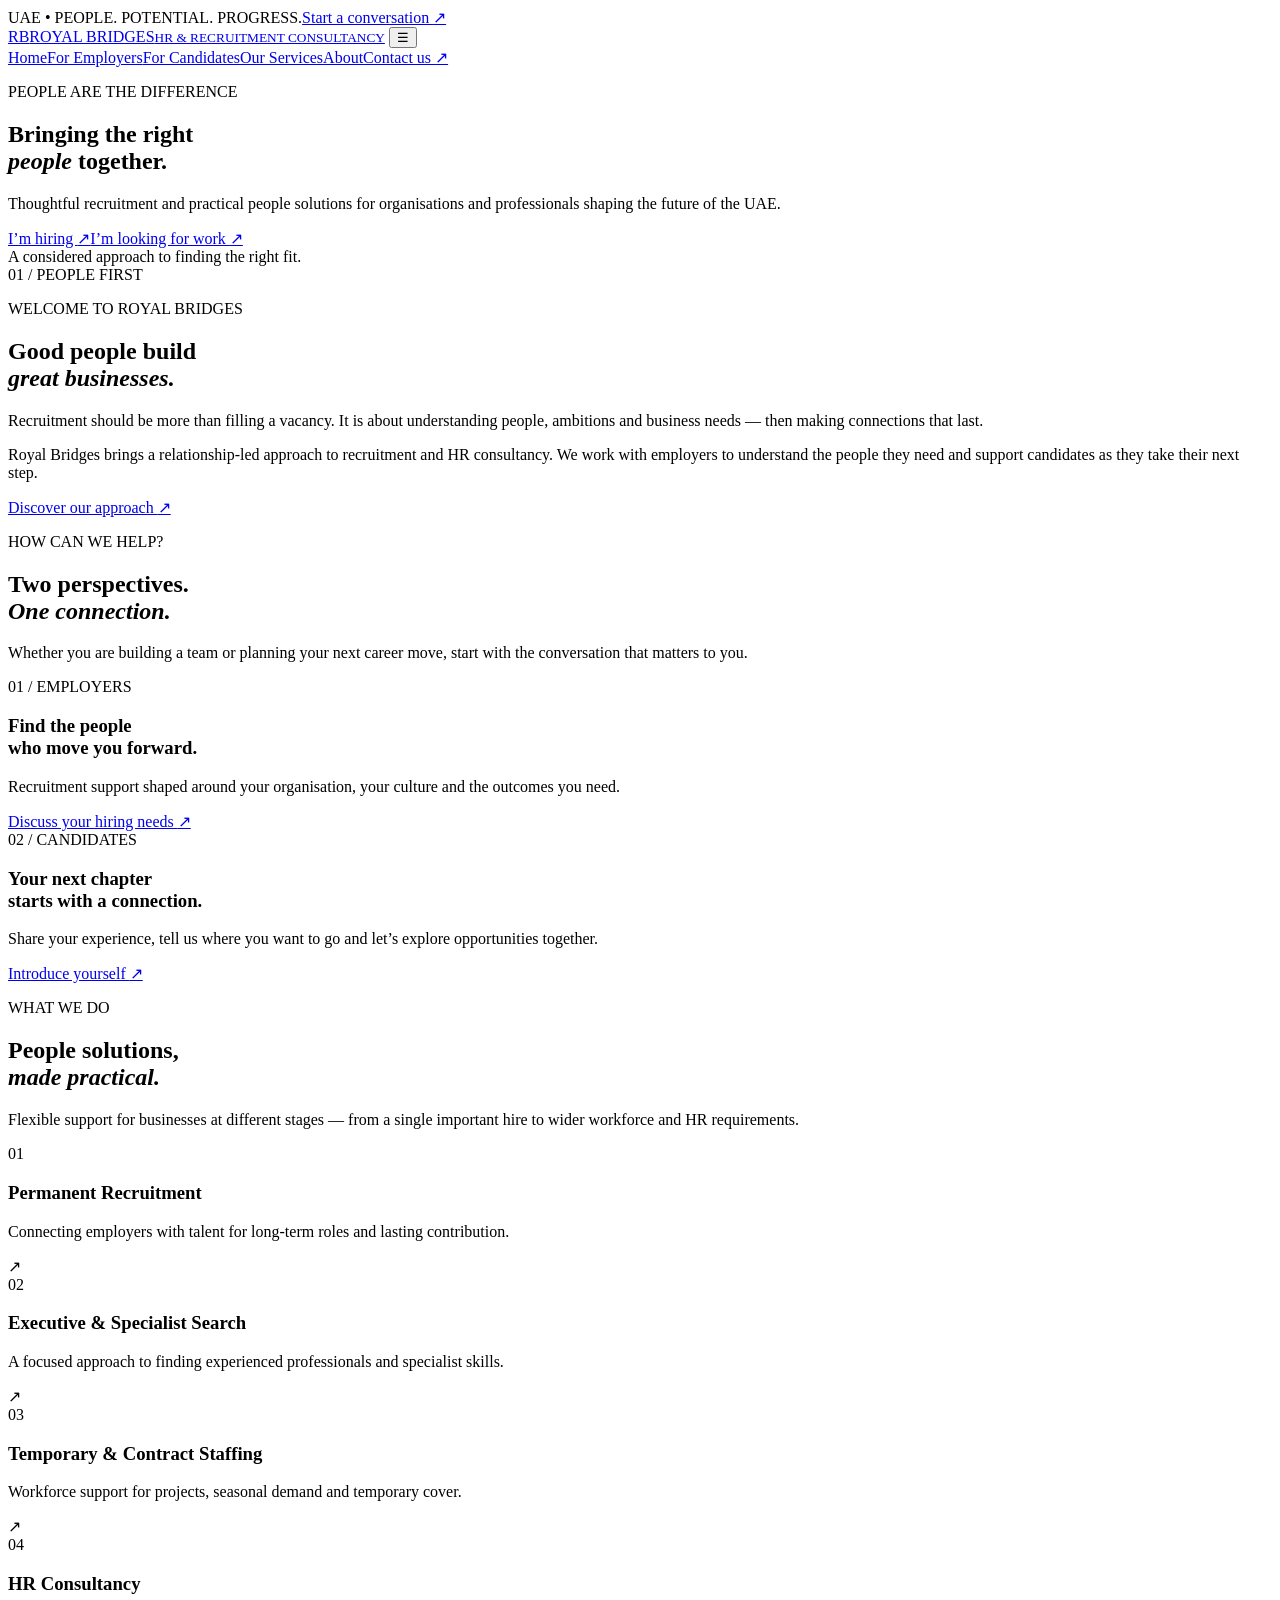
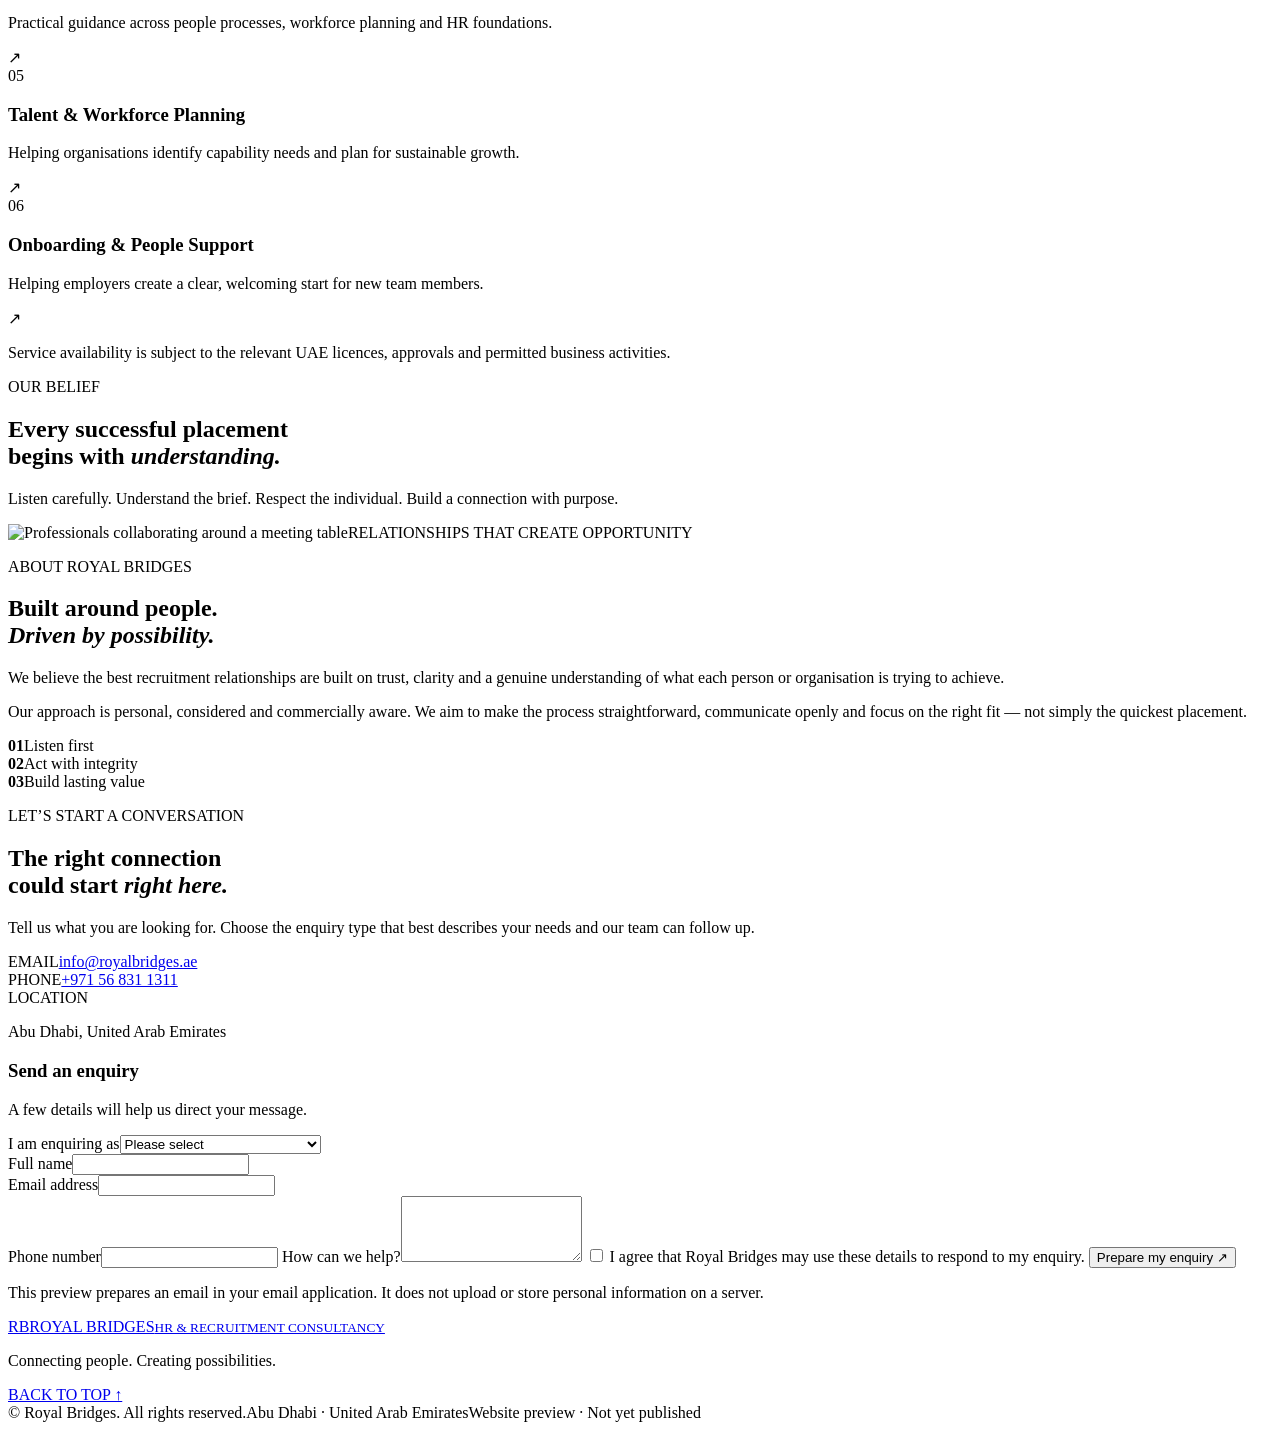
==== index.html @ b356bc20 "Build Royal Bridges recruitment consultancy website" ====
<!doctype html>
<html lang="en">
<head>
  <meta charset="utf-8">
  <meta name="viewport" content="width=device-width, initial-scale=1">
  <meta name="description" content="Royal Bridges HR & Recruitment Consultancy — connecting ambitious organisations with exceptional people across the UAE.">
  <meta name="theme-color" content="#10243a">
  <title>Royal Bridges | HR & Recruitment Consultancy</title>
  <link rel="preconnect" href="https://fonts.googleapis.com">
  <link rel="preconnect" href="https://fonts.gstatic.com" crossorigin>
  <link href="https://fonts.googleapis.com/css2?family=DM+Sans:wght@400;500;600;700&family=Playfair+Display:wght@500;600;700&display=swap" rel="stylesheet">
  <link rel="stylesheet" href="styles.css">
</head>
<body>
  <div class="topline"><div class="wrap top-inner"><span>UAE • PEOPLE. POTENTIAL. PROGRESS.</span><a href="#contact">Start a conversation <span aria-hidden="true">↗</span></a></div></div>
  <header class="site-header">
    <div class="wrap nav-wrap">
      <a class="brand" href="#home" aria-label="Royal Bridges home"><span class="brand-mark">RB</span><span class="brand-name">ROYAL BRIDGES<small>HR &amp; RECRUITMENT CONSULTANCY</small></span></a>
      <button class="menu-toggle" aria-label="Open navigation" aria-expanded="false">☰</button>
      <nav class="main-nav" aria-label="Main navigation">
        <a href="#home">Home</a><a href="#employers">For Employers</a><a href="#candidates">For Candidates</a><a href="#services">Our Services</a><a href="#about">About</a><a class="nav-cta" href="#contact">Contact us <span>↗</span></a>
      </nav>
    </div>
  </header>
  <main>
    <section class="hero" id="home">
      <div class="hero-image"></div><div class="hero-shade"></div>
      <div class="wrap hero-content">
        <p class="eyebrow light">PEOPLE ARE THE DIFFERENCE</p>
        <h1>Bringing the right<br><em>people</em> together.</h1>
        <p class="hero-copy">Thoughtful recruitment and practical people solutions for organisations and professionals shaping the future of the UAE.</p>
        <div class="hero-actions"><a class="button button-gold" href="#employers">I’m hiring <span>↗</span></a><a class="button button-outline" href="#candidates">I’m looking for work <span>↗</span></a></div>
        <div class="hero-note"><span class="gold-line"></span> A considered approach to finding the right fit.</div>
      </div>
      <div class="hero-index"><span>01</span> / PEOPLE FIRST</div>
    </section>
    <section class="intro section-pad">
      <div class="wrap intro-grid">
        <div><p class="eyebrow">WELCOME TO ROYAL BRIDGES</p><h2>Good people build<br><em>great businesses.</em></h2></div>
        <div class="intro-copy"><p class="large-copy">Recruitment should be more than filling a vacancy. It is about understanding people, ambitions and business needs — then making connections that last.</p><p>Royal Bridges brings a relationship-led approach to recruitment and HR consultancy. We work with employers to understand the people they need and support candidates as they take their next step.</p><a class="text-link" href="#about">Discover our approach <span>↗</span></a></div>
      </div>
    </section>
    <section class="pathways section-pad" id="employers">
      <div class="wrap">
        <div class="section-heading"><div><p class="eyebrow">HOW CAN WE HELP?</p><h2>Two perspectives.<br><em>One connection.</em></h2></div><p>Whether you are building a team or planning your next career move, start with the conversation that matters to you.</p></div>
        <div class="path-grid">
          <article class="path-card employer-card"><div class="card-number">01 / EMPLOYERS</div><div><h3>Find the people<br>who move you forward.</h3><p>Recruitment support shaped around your organisation, your culture and the outcomes you need.</p><a class="button button-light" href="#contact" data-subject="Employer recruitment enquiry">Discuss your hiring needs <span>↗</span></a></div></article>
          <article class="path-card candidate-card" id="candidates"><div class="card-number">02 / CANDIDATES</div><div><h3>Your next chapter<br>starts with a connection.</h3><p>Share your experience, tell us where you want to go and let’s explore opportunities together.</p><a class="button button-dark" href="#contact" data-subject="Candidate registration enquiry">Introduce yourself <span>↗</span></a></div></article>
        </div>
      </div>
    </section>
    <section class="services section-pad" id="services">
      <div class="wrap">
        <div class="section-heading"><div><p class="eyebrow">WHAT WE DO</p><h2>People solutions,<br><em>made practical.</em></h2></div><p>Flexible support for businesses at different stages — from a single important hire to wider workforce and HR requirements.</p></div>
        <div class="service-grid">
          <article class="service-item"><span class="service-no">01</span><div><h3>Permanent Recruitment</h3><p>Connecting employers with talent for long-term roles and lasting contribution.</p></div><span class="service-arrow">↗</span></article>
          <article class="service-item"><span class="service-no">02</span><div><h3>Executive &amp; Specialist Search</h3><p>A focused approach to finding experienced professionals and specialist skills.</p></div><span class="service-arrow">↗</span></article>
          <article class="service-item"><span class="service-no">03</span><div><h3>Temporary &amp; Contract Staffing</h3><p>Workforce support for projects, seasonal demand and temporary cover.</p></div><span class="service-arrow">↗</span></article>
          <article class="service-item"><span class="service-no">04</span><div><h3>HR Consultancy</h3><p>Practical guidance across people processes, workforce planning and HR foundations.</p></div><span class="service-arrow">↗</span></article>
          <article class="service-item"><span class="service-no">05</span><div><h3>Talent &amp; Workforce Planning</h3><p>Helping organisations identify capability needs and plan for sustainable growth.</p></div><span class="service-arrow">↗</span></article>
          <article class="service-item"><span class="service-no">06</span><div><h3>Onboarding &amp; People Support</h3><p>Helping employers create a clear, welcoming start for new team members.</p></div><span class="service-arrow">↗</span></article>
        </div>
        <p class="service-footnote">Service availability is subject to the relevant UAE licences, approvals and permitted business activities.</p>
      </div>
    </section>
    <section class="statement">
      <div class="wrap statement-inner"><p class="eyebrow light">OUR BELIEF</p><h2>Every successful placement<br>begins with <em>understanding.</em></h2><p>Listen carefully. Understand the brief. Respect the individual. Build a connection with purpose.</p></div>
    </section>
    <section class="about section-pad" id="about">
      <div class="wrap about-grid">
        <div class="about-photo"><img src="https://images.unsplash.com/photo-1521737711867-e3b97375f902?auto=format&fit=crop&w=1200&q=85" alt="Professionals collaborating around a meeting table"><span class="photo-caption">RELATIONSHIPS THAT CREATE OPPORTUNITY</span></div>
        <div class="about-copy"><p class="eyebrow">ABOUT ROYAL BRIDGES</p><h2>Built around people.<br><em>Driven by possibility.</em></h2><p>We believe the best recruitment relationships are built on trust, clarity and a genuine understanding of what each person or organisation is trying to achieve.</p><p>Our approach is personal, considered and commercially aware. We aim to make the process straightforward, communicate openly and focus on the right fit — not simply the quickest placement.</p><div class="values"><div><b>01</b><span>Listen first</span></div><div><b>02</b><span>Act with integrity</span></div><div><b>03</b><span>Build lasting value</span></div></div></div>
      </div>
    </section>
    <section class="contact section-pad" id="contact">
      <div class="wrap contact-grid">
        <div class="contact-copy"><p class="eyebrow light">LET’S START A CONVERSATION</p><h2>The right connection<br>could start <em>right here.</em></h2><p>Tell us what you are looking for. Choose the enquiry type that best describes your needs and our team can follow up.</p><div class="contact-detail"><span>EMAIL</span><a href="mailto:info@royalbridges.ae">info@royalbridges.ae</a></div><div class="contact-detail"><span>PHONE</span><a href="tel:+971568311311">+971 56 831 1311</a></div><div class="contact-detail"><span>LOCATION</span><p>Abu Dhabi, United Arab Emirates</p></div></div>
        <form class="enquiry-form" id="enquiryForm">
          <h3>Send an enquiry</h3><p class="form-intro">A few details will help us direct your message.</p>
          <label for="enquiryType">I am enquiring as</label><select id="enquiryType" name="enquiryType" required><option value="">Please select</option><option>Employer / Hiring organisation</option><option>Candidate / Job seeker</option><option>HR consultancy enquiry</option><option>Recruitment partnership</option><option>Other</option></select>
          <div class="form-row"><div><label for="fullName">Full name</label><input id="fullName" name="fullName" required autocomplete="name"></div><div><label for="email">Email address</label><input id="email" name="email" type="email" required autocomplete="email"></div></div>
          <label for="phone">Phone number</label><input id="phone" name="phone" type="tel" autocomplete="tel">
          <label for="message">How can we help?</label><textarea id="message" name="message" rows="4" required></textarea>
          <label class="consent"><input type="checkbox" required> <span>I agree that Royal Bridges may use these details to respond to my enquiry.</span></label>
          <button class="button button-gold submit-button" type="submit">Prepare my enquiry <span>↗</span></button>
          <p class="form-note">This preview prepares an email in your email application. It does not upload or store personal information on a server.</p><p class="form-status" role="status" aria-live="polite"></p>
        </form>
      </div>
    </section>
  </main>
  <footer class="footer"><div class="wrap footer-top"><a class="brand brand-footer" href="#home"><span class="brand-mark">RB</span><span class="brand-name">ROYAL BRIDGES<small>HR &amp; RECRUITMENT CONSULTANCY</small></span></a><p>Connecting people. Creating possibilities.</p><a href="#home" class="back-top">BACK TO TOP ↑</a></div><div class="wrap footer-bottom"><span>© <span id="year"></span> Royal Bridges. All rights reserved.</span><span>Abu Dhabi · United Arab Emirates</span><span>Website preview · Not yet published</span></div></footer>
  <script src="script.js"></script>
</body>
</html>
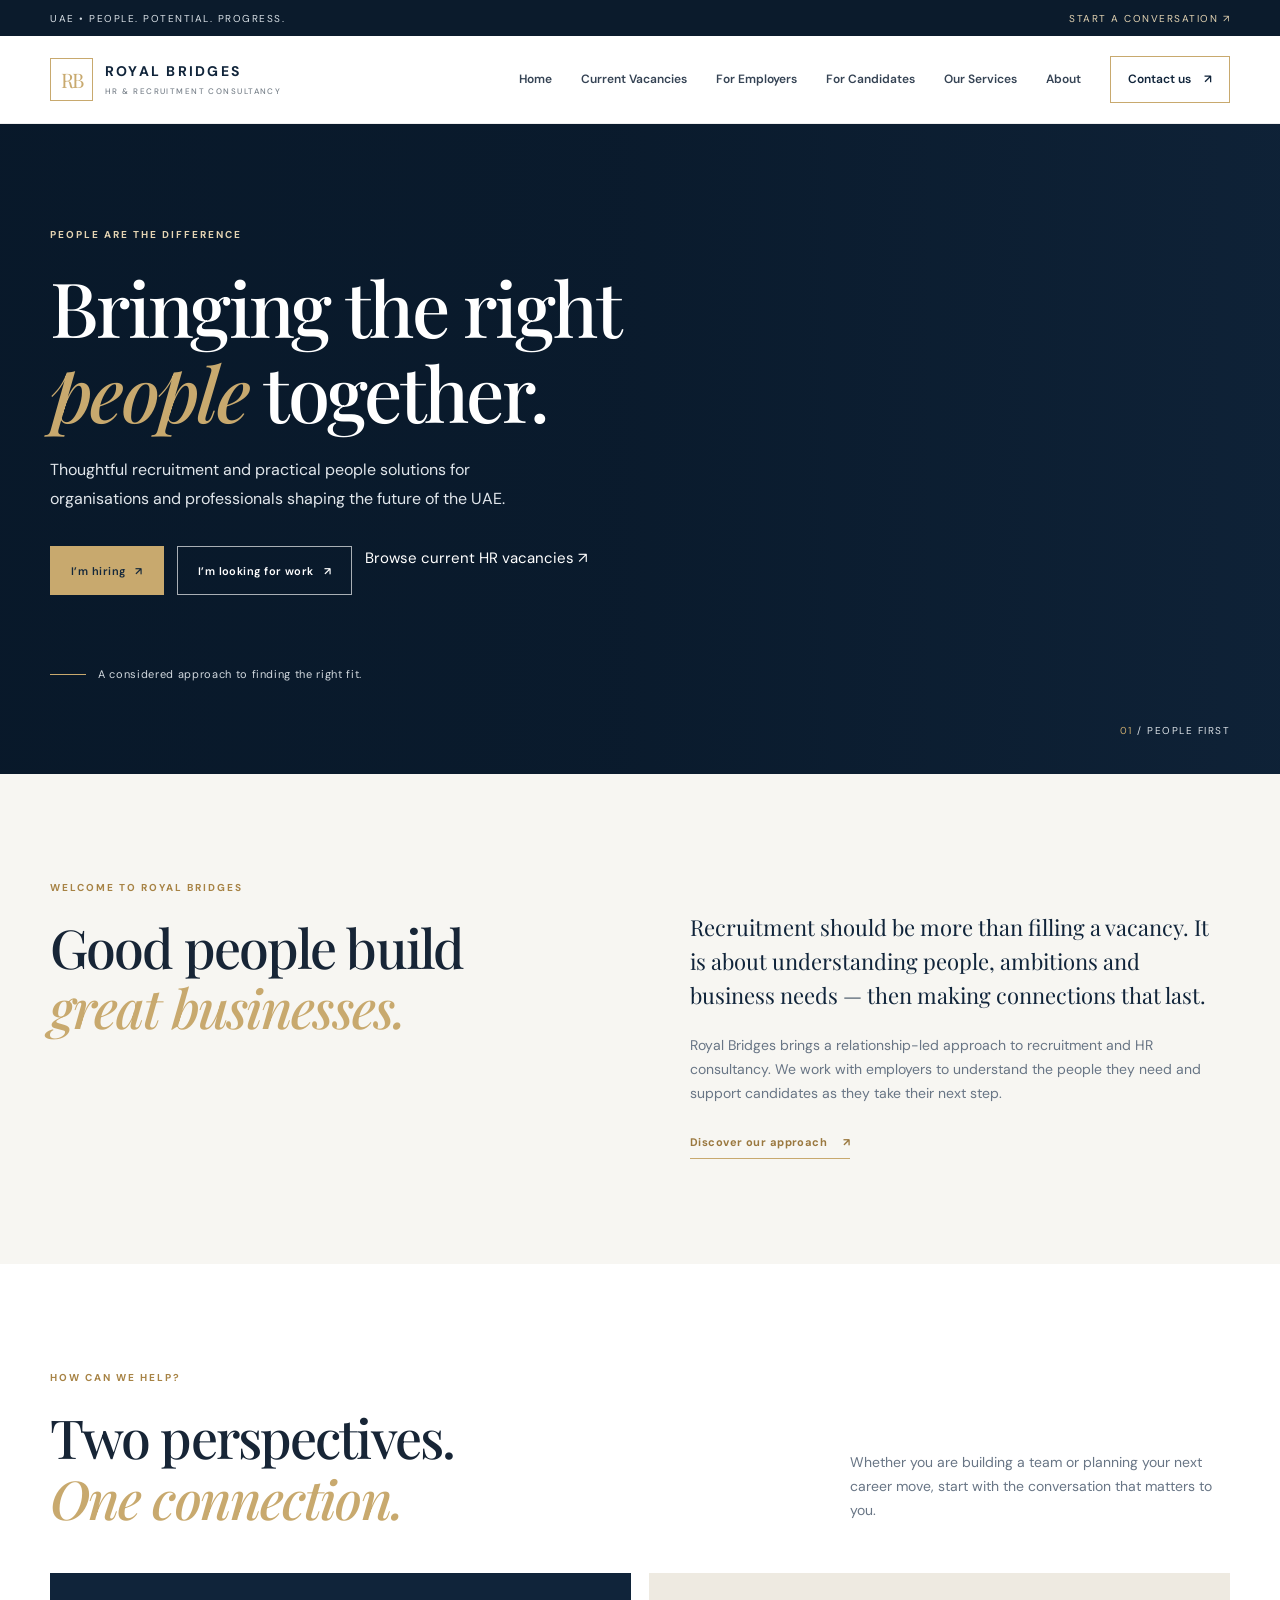
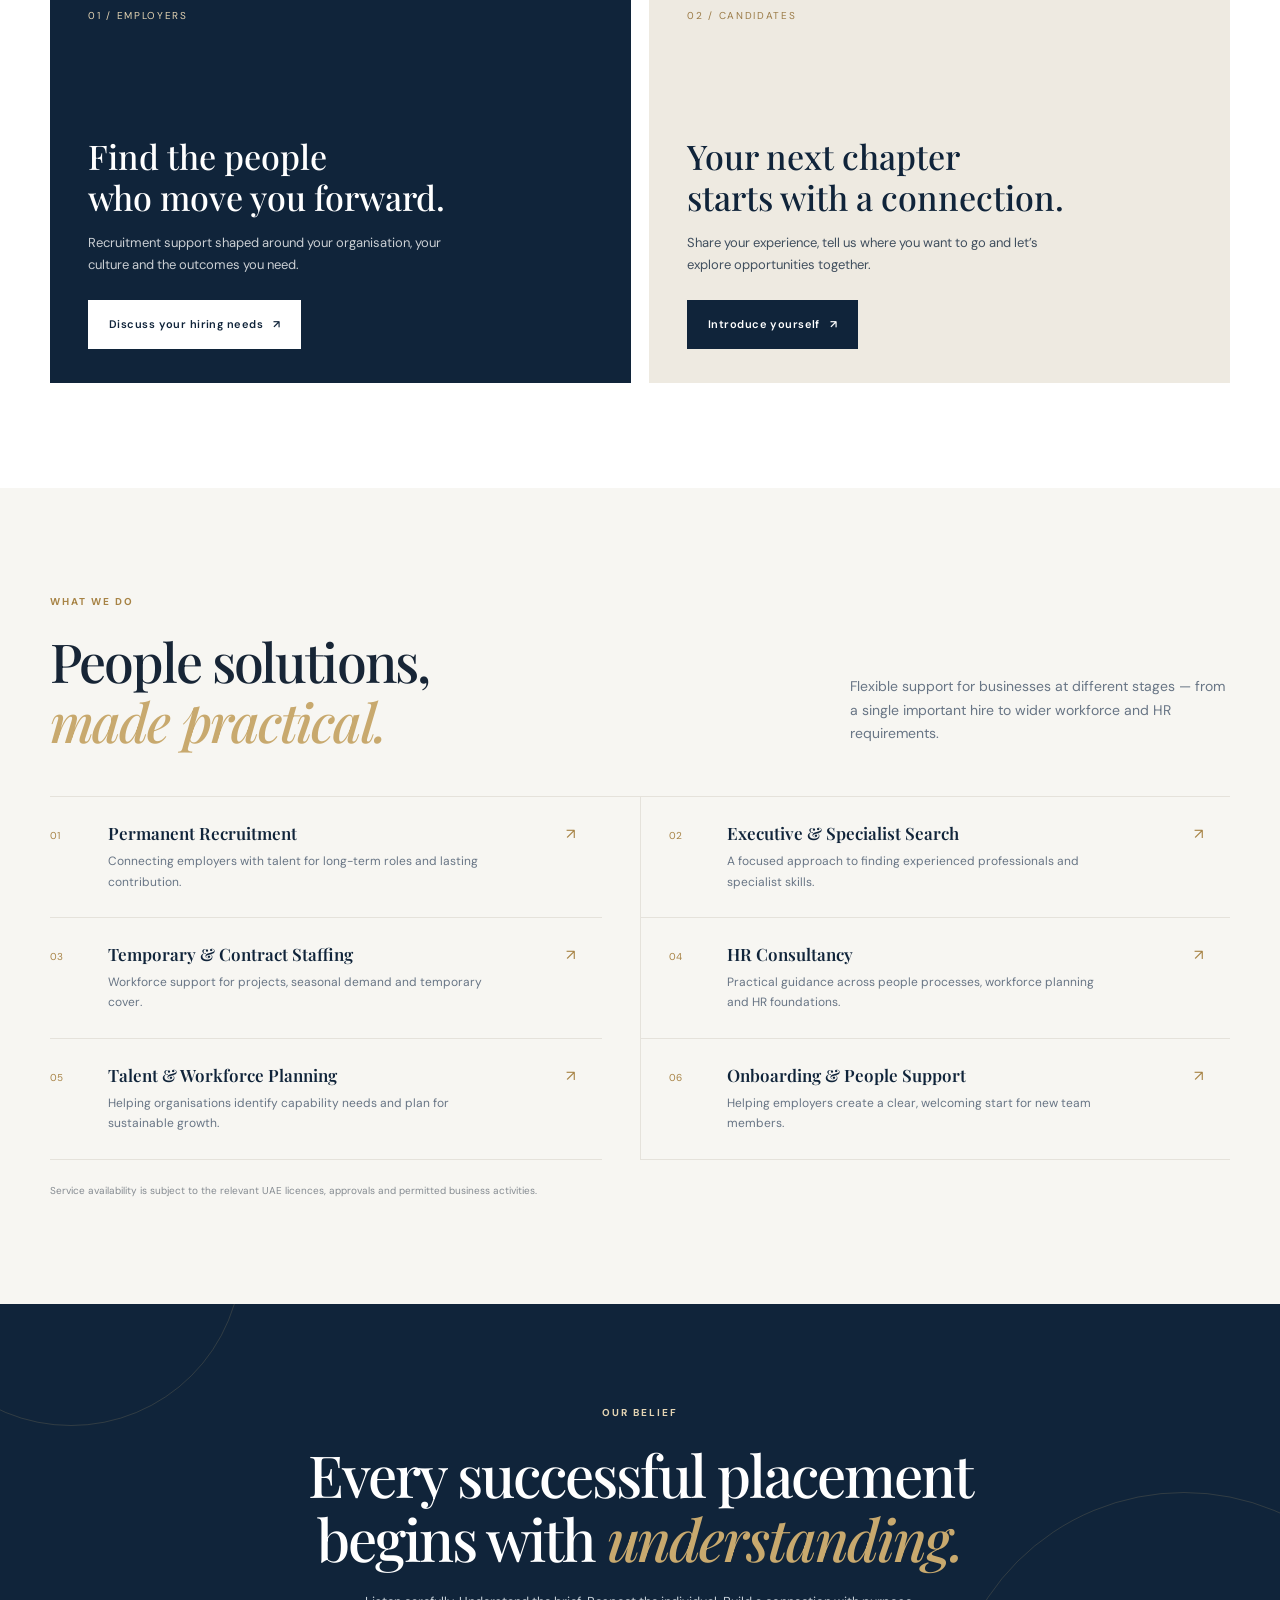
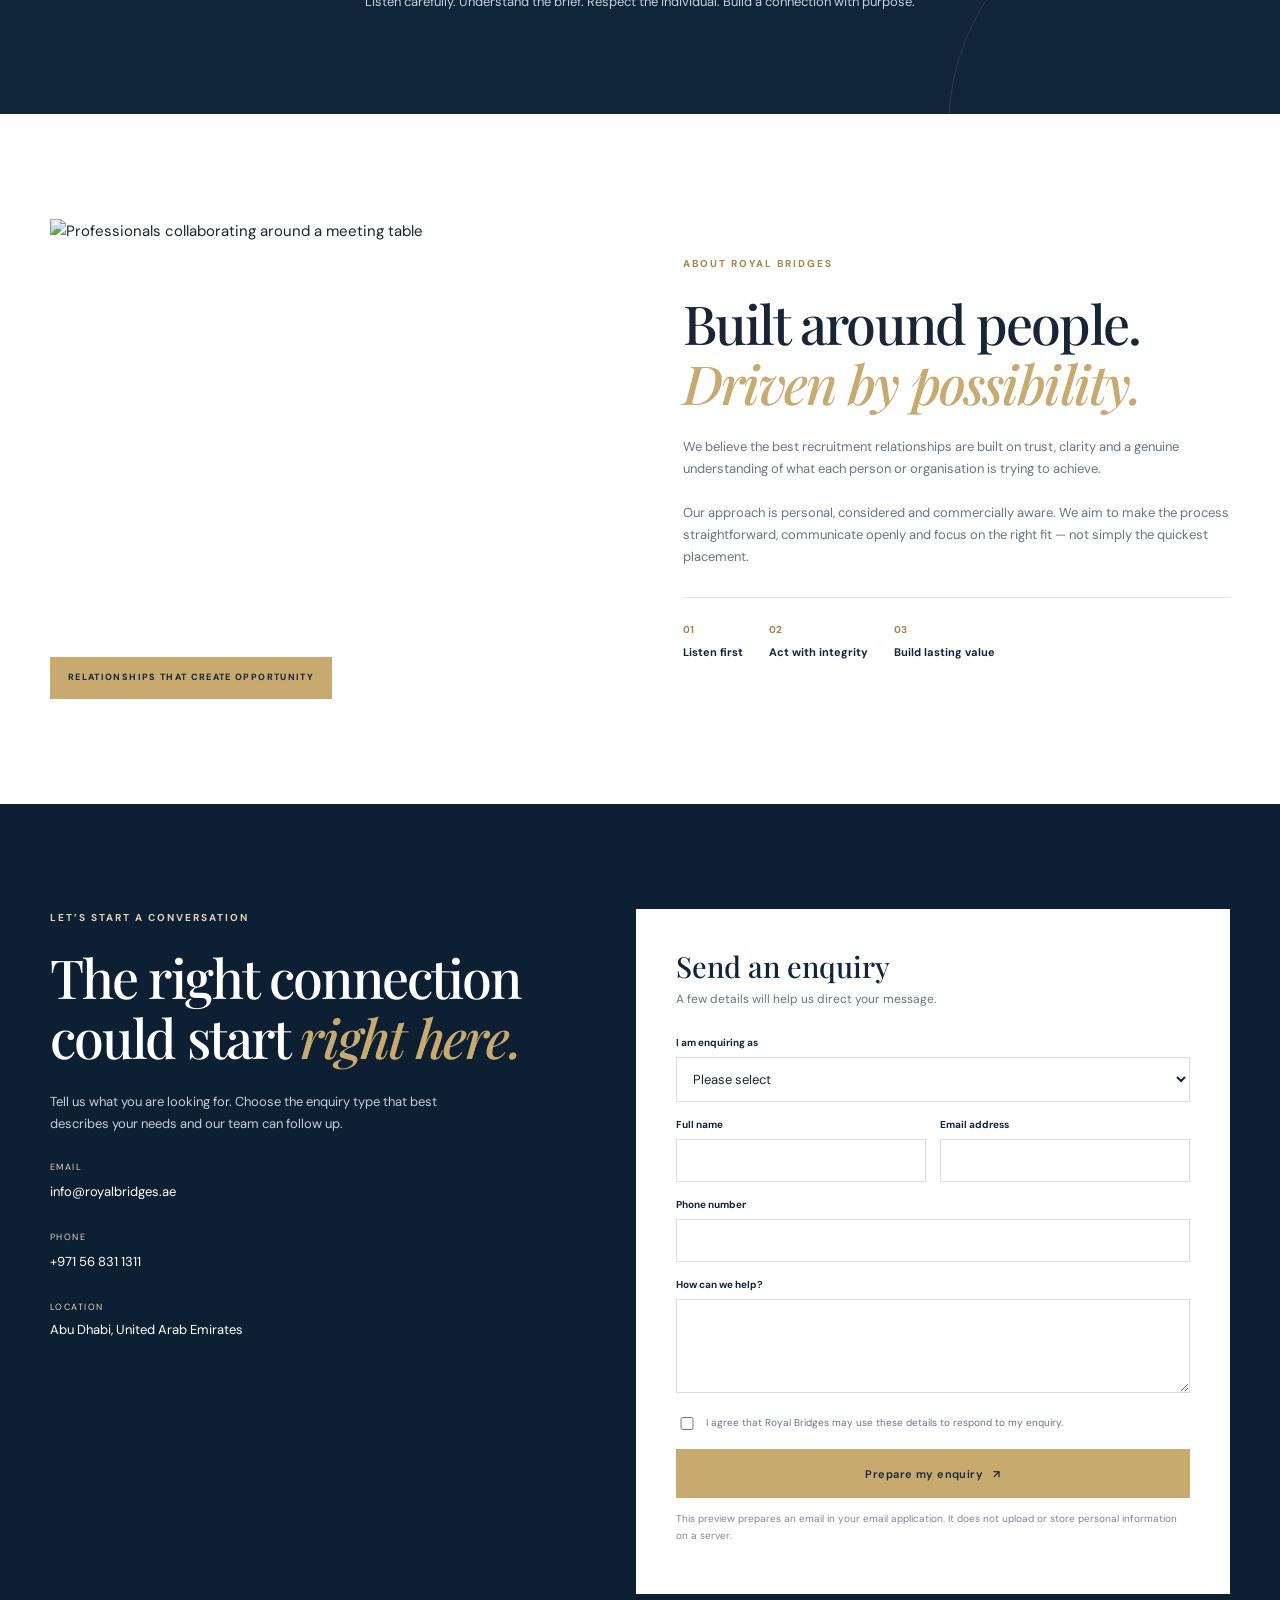
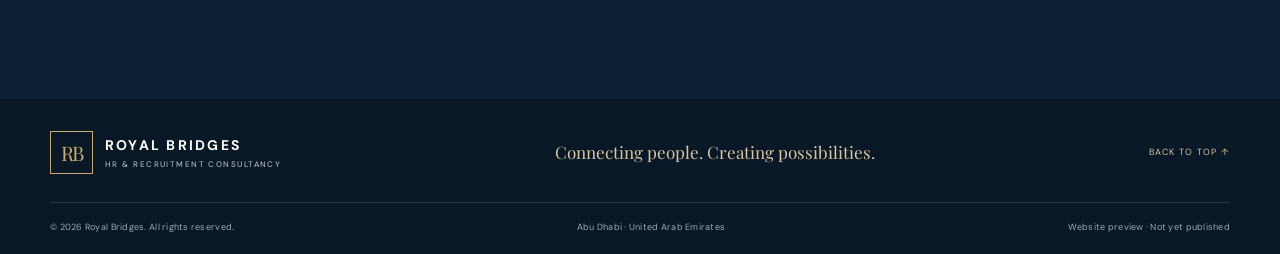
==== commit 77c63dcc: "Add current vacancies navigation and hero link" ====
--- a/index.html
+++ b/index.html
@@ -18,7 +18,7 @@
       <a class="brand" href="#home" aria-label="Royal Bridges home"><span class="brand-mark">RB</span><span class="brand-name">ROYAL BRIDGES<small>HR &amp; RECRUITMENT CONSULTANCY</small></span></a>
       <button class="menu-toggle" aria-label="Open navigation" aria-expanded="false">☰</button>
       <nav class="main-nav" aria-label="Main navigation">
-        <a href="#home">Home</a><a href="#employers">For Employers</a><a href="#candidates">For Candidates</a><a href="#services">Our Services</a><a href="#about">About</a><a class="nav-cta" href="#contact">Contact us <span>↗</span></a>
+        <a href="#home">Home</a><a href="vacancies.html">Current Vacancies</a><a href="#employers">For Employers</a><a href="#candidates">For Candidates</a><a href="#services">Our Services</a><a href="#about">About</a><a class="nav-cta" href="#contact">Contact us <span>↗</span></a>
       </nav>
     </div>
   </header>
@@ -29,7 +29,7 @@
         <p class="eyebrow light">PEOPLE ARE THE DIFFERENCE</p>
         <h1>Bringing the right<br><em>people</em> together.</h1>
         <p class="hero-copy">Thoughtful recruitment and practical people solutions for organisations and professionals shaping the future of the UAE.</p>
-        <div class="hero-actions"><a class="button button-gold" href="#employers">I’m hiring <span>↗</span></a><a class="button button-outline" href="#candidates">I’m looking for work <span>↗</span></a></div>
+        <div class="hero-actions"><a class="button button-gold" href="#employers">I’m hiring <span>↗</span></a><a class="button button-outline" href="#candidates">I’m looking for work <span>↗</span></a><a class="hero-jobs-link" href="vacancies.html">Browse current HR vacancies ↗</a></div>
         <div class="hero-note"><span class="gold-line"></span> A considered approach to finding the right fit.</div>
       </div>
       <div class="hero-index"><span>01</span> / PEOPLE FIRST</div>
--- a/styles.css
+++ b/styles.css
@@ -0,0 +1 @@
+:root{--navy:#10243a;--navy2:#18344f;--gold:#c8a96e;--gold-light:#e4d4b3;--ink:#172536;--muted:#687585;--paper:#f7f6f2;--white:#fff;--line:#e5e2db;--serif:"Playfair Display",Georgia,serif;--sans:"DM Sans",Arial,sans-serif}*{box-sizing:border-box}html{scroll-behavior:smooth;scroll-padding-top:90px}body{margin:0;color:var(--ink);font-family:var(--sans);font-size:15px;line-height:1.7;background:#fff}a{color:inherit;text-decoration:none}.wrap{width:min(1180px,calc(100% - 48px));margin:auto}.topline{background:#0b1b2c;color:#d9e0e6;font-size:10px;letter-spacing:.15em;text-transform:uppercase}.top-inner{height:36px;display:flex;align-items:center;justify-content:space-between}.top-inner a{color:var(--gold-light)}.site-header{height:88px;background:#fff;position:sticky;top:0;z-index:20;border-bottom:1px solid #eee}.nav-wrap{height:100%;display:flex;align-items:center;justify-content:space-between}.brand{display:flex;align-items:center;gap:12px;color:var(--navy)}.brand-mark{width:43px;height:43px;border:1px solid var(--gold);display:grid;place-items:center;font-family:var(--serif);font-size:20px;color:var(--gold);letter-spacing:-.08em}.brand-name{font-size:14px;letter-spacing:.16em;font-weight:700;line-height:1.25}.brand-name small{display:block;font-size:8px;letter-spacing:.18em;font-weight:500;margin-top:5px;color:#78818a}.main-nav{display:flex;align-items:center;gap:29px;font-size:12px;font-weight:600;color:#354354}.main-nav>a:not(.nav-cta):hover{color:#a78345}.nav-cta{padding:12px 17px;border:1px solid var(--gold);color:var(--navy)}.nav-cta span,.button span{margin-left:10px}.menu-toggle{display:none;background:none;border:0;font-size:25px;color:var(--navy)}.hero{height:650px;position:relative;display:flex;align-items:center;overflow:hidden;background:var(--navy);color:#fff}.hero-image{position:absolute;inset:0;background:url("https://images.unsplash.com/photo-1497366754035-f200968a6e72?auto=format&fit=crop&w=2000&q=90") center 48%/cover;opacity:.72}.hero-shade{position:absolute;inset:0;background:linear-gradient(90deg,rgba(8,24,41,.94) 0%,rgba(8,24,41,.78) 48%,rgba(8,24,41,.2) 100%)}.hero-content{position:relative;z-index:1;padding-top:12px}.eyebrow{font-size:10px;letter-spacing:.2em;font-weight:700;color:#a78345;margin:0 0 21px}.eyebrow.light{color:var(--gold-light)}h1,h2,h3,p{margin-top:0}h1,h2{font-family:var(--serif);font-weight:500;letter-spacing:-.035em;line-height:1.12}h1{font-size:clamp(48px,6vw,76px);margin-bottom:22px}h1 em,h2 em{color:var(--gold);font-weight:500}.hero-copy{max-width:510px;color:#e1e6eb;font-size:16px;line-height:1.8;margin-bottom:32px}.hero-actions{display:flex;gap:13px;flex-wrap:wrap}.button{min-height:49px;padding:13px 20px;display:inline-flex;align-items:center;justify-content:center;font:600 11px var(--sans);letter-spacing:.04em;border:1px solid transparent;cursor:pointer;transition:.2s}.button-gold{background:var(--gold);color:#14283b}.button-gold:hover{background:#ddc28f}.button-outline{border-color:rgba(255,255,255,.65);color:#fff}.button-outline:hover{background:#fff;color:var(--navy)}.hero-note{display:flex;align-items:center;gap:12px;margin-top:70px;font-size:11px;color:#d2d9df;letter-spacing:.06em}.gold-line{width:36px;height:1px;background:var(--gold)}.hero-index{position:absolute;right:max(24px,calc((100vw - 1180px)/2));bottom:35px;color:#dce2e7;font-size:10px;letter-spacing:.15em}.hero-index span{color:var(--gold)}.section-pad{padding:105px 0}.intro{background:var(--paper)}.intro-grid{display:grid;grid-template-columns:1fr 1fr;gap:100px;align-items:start}.intro h2,.section-heading h2,.about h2,.contact h2{font-size:clamp(38px,4.2vw,54px);margin:0}.intro-copy{padding-top:31px;max-width:520px}.large-copy{font-family:var(--serif);font-size:22px;line-height:1.55;color:var(--navy)}.intro-copy>p:not(.large-copy){color:var(--muted);font-size:14px}.text-link{display:inline-block;margin-top:13px;color:#9a783f;font-weight:700;font-size:11px;letter-spacing:.04em;border-bottom:1px solid var(--gold);padding-bottom:7px}.text-link span{margin-left:12px}.section-heading{display:flex;justify-content:space-between;align-items:end;gap:50px;margin-bottom:45px}.section-heading>p{max-width:380px;color:var(--muted);font-size:14px;margin:0 0 5px}.pathways{background:#fff}.path-grid{display:grid;grid-template-columns:1fr 1fr;gap:18px}.path-card{min-height:410px;padding:34px 38px;display:flex;flex-direction:column;justify-content:space-between}.employer-card{background:var(--navy);color:#fff}.candidate-card{background:#eeeae1;color:var(--navy)}.card-number{font-size:10px;letter-spacing:.17em;color:var(--gold-light)}.candidate-card .card-number{color:#9b7b47}.path-card h3{font:500 34px/1.2 var(--serif);margin:0 0 14px}.path-card p{max-width:370px;font-size:13px;opacity:.78;margin-bottom:24px}.button-light{background:#fff;color:var(--navy)}.button-dark{background:var(--navy);color:#fff}.button-light:hover,.button-dark:hover{transform:translateY(-2px)}.services{background:var(--paper)}.service-grid{display:grid;grid-template-columns:1fr 1fr;border-top:1px solid var(--line)}.service-item{display:grid;grid-template-columns:42px 1fr 20px;gap:16px;padding:25px 16px 25px 0;border-bottom:1px solid var(--line);align-items:start}.service-item:nth-child(odd){margin-right:38px}.service-item:nth-child(even){padding-left:28px;border-left:1px solid var(--line)}.service-no{font-size:10px;color:#a78345;padding-top:5px}.service-item h3{font:600 17px var(--serif);margin:0 0 7px;color:var(--navy)}.service-item p{font-size:12px;color:var(--muted);margin:0;max-width:390px}.service-arrow{color:#a78345}.service-footnote{font-size:10px;color:#858b91;margin:22px 0 0}.statement{background:var(--navy);color:#fff;padding:100px 0;text-align:center;position:relative;overflow:hidden}.statement:before,.statement:after{content:"";position:absolute;width:340px;height:340px;border:1px solid rgba(200,169,110,.18);border-radius:50%;top:-220px;left:-100px}.statement:after{left:auto;right:-140px;top:auto;bottom:-250px;width:470px;height:470px}.statement-inner{position:relative;z-index:1}.statement h2{font-size:clamp(38px,5vw,58px);margin:0 auto 20px}.statement p:last-child{color:#c6d0d8;font-size:13px;margin:0}.about-grid{display:grid;grid-template-columns:1fr 1fr;gap:85px;align-items:center}.about-photo{position:relative}.about-photo img{width:100%;height:480px;object-fit:cover;display:block}.photo-caption{position:absolute;left:0;bottom:0;background:var(--gold);padding:13px 18px;color:var(--navy);font-size:9px;letter-spacing:.15em;font-weight:700}.about-copy>p:not(.eyebrow){font-size:13px;color:var(--muted);margin:22px 0}.values{display:flex;gap:26px;border-top:1px solid var(--line);padding-top:23px;margin-top:29px}.values div{display:flex;flex-direction:column;gap:5px}.values b{font-size:10px;color:#a78345}.values span{font-size:11px;font-weight:700;color:var(--navy)}.contact{background:#0d2033;color:#fff}.contact-grid{display:grid;grid-template-columns:.9fr 1.1fr;gap:100px;align-items:start}.contact h2{margin-bottom:24px}.contact-copy>p:not(.eyebrow){color:#c5cfd8;font-size:13px;max-width:400px}.contact-detail{margin-top:25px}.contact-detail span{display:block;color:var(--gold-light);font-size:9px;letter-spacing:.16em;margin-bottom:4px}.contact-detail a,.contact-detail p{font-size:13px;color:#fff;margin:0}.enquiry-form{background:#fff;color:var(--navy);padding:38px 40px}.enquiry-form h3{font:500 29px var(--serif);margin:0 0 4px}.form-intro{font-size:12px;color:var(--muted);margin-bottom:25px}.enquiry-form label{display:block;font-size:10px;font-weight:700;margin:14px 0 6px}.enquiry-form input,.enquiry-form select,.enquiry-form textarea{width:100%;border:1px solid #dcdfe2;background:#fff;padding:12px;font:13px var(--sans);color:var(--ink);border-radius:0;outline:none}.enquiry-form input:focus,.enquiry-form select:focus,.enquiry-form textarea:focus{border-color:var(--gold)}.form-row{display:grid;grid-template-columns:1fr 1fr;gap:14px}.consent{display:flex!important;align-items:flex-start;gap:9px;font-weight:400!important;color:var(--muted);line-height:1.5}.consent input{width:14px;margin-top:2px}.submit-button{width:100%;margin-top:10px}.form-note,.form-status{font-size:10px;color:#7d8791;margin:12px 0 0}.form-status{color:#8b6d3e;font-weight:700}.footer{background:#091827;color:#d5dce2;padding:32px 0 18px}.footer-top{display:flex;align-items:center;justify-content:space-between;padding-bottom:28px;border-bottom:1px solid rgba(255,255,255,.13)}.brand-footer{color:#fff}.brand-footer .brand-name small{color:#aab4be}.footer-top>p{font-family:var(--serif);font-size:17px;color:#d9c69f;margin:0}.back-top{font-size:9px;letter-spacing:.14em;color:#d9c69f}.footer-bottom{display:flex;justify-content:space-between;gap:15px;padding-top:17px;font-size:9px;color:#9da9b4;letter-spacing:.03em}@media(max-width:900px){.main-nav{gap:15px}.main-nav a{font-size:11px}.intro-grid,.about-grid{gap:45px}.contact-grid{gap:45px}}@media(max-width:720px){.wrap{width:min(100% - 34px,1180px)}.top-inner{font-size:8px}.site-header{height:75px}.brand-mark{width:38px;height:38px}.brand-name{font-size:12px}.menu-toggle{display:block}.main-nav{display:none;position:absolute;top:75px;left:0;right:0;background:#fff;padding:18px 24px 25px;box-shadow:0 15px 25px #0b1b2c18;flex-direction:column;align-items:stretch;gap:0}.main-nav.open{display:flex}.main-nav a{padding:12px 0;border-bottom:1px solid #eee;font-size:13px}.main-nav .nav-cta{margin-top:12px;padding:12px}.hero{height:610px}.hero-shade{background:linear-gradient(90deg,rgba(8,24,41,.94),rgba(8,24,41,.62))}.hero-note{margin-top:48px}.section-pad{padding:72px 0}.intro-grid,.about-grid,.contact-grid{grid-template-columns:1fr;gap:25px}.intro-copy{padding-top:0}.section-heading{display:block}.section-heading>p{margin-top:20px}.path-grid{grid-template-columns:1fr}.path-card{min-height:350px;padding:27px}.service-grid{grid-template-columns:1fr}.service-item:nth-child(odd){margin-right:0}.service-item:nth-child(even){padding-left:0;border-left:0}.about-photo img{height:340px}.values{gap:16px}.enquiry-form{padding:27px 22px}.footer-top{align-items:flex-start;gap:20px;flex-wrap:wrap}.footer-top>p{order:3;width:100%}.footer-bottom{flex-direction:column;gap:5px}.form-row{grid-template-columns:1fr;gap:0}}@media(prefers-reduced-motion:reduce){html{scroll-behavior:auto}*{transition:none!important}}
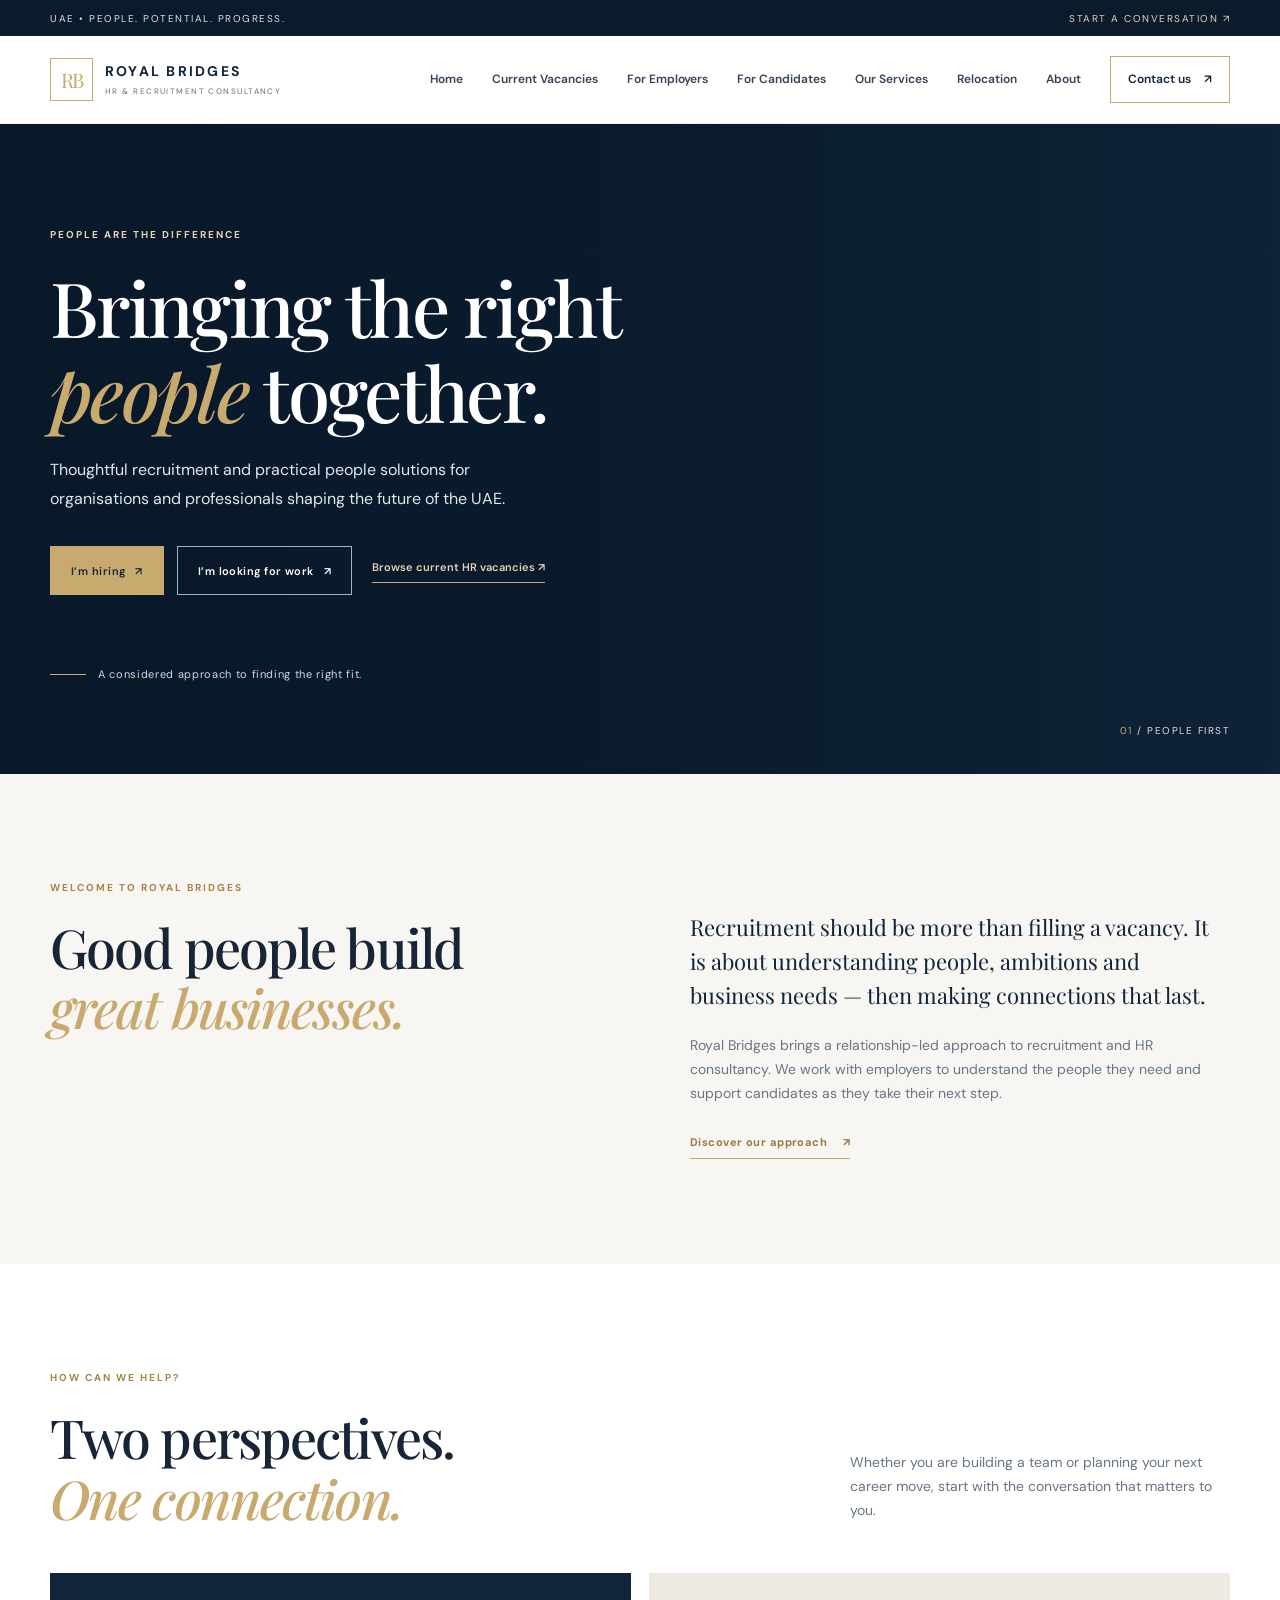
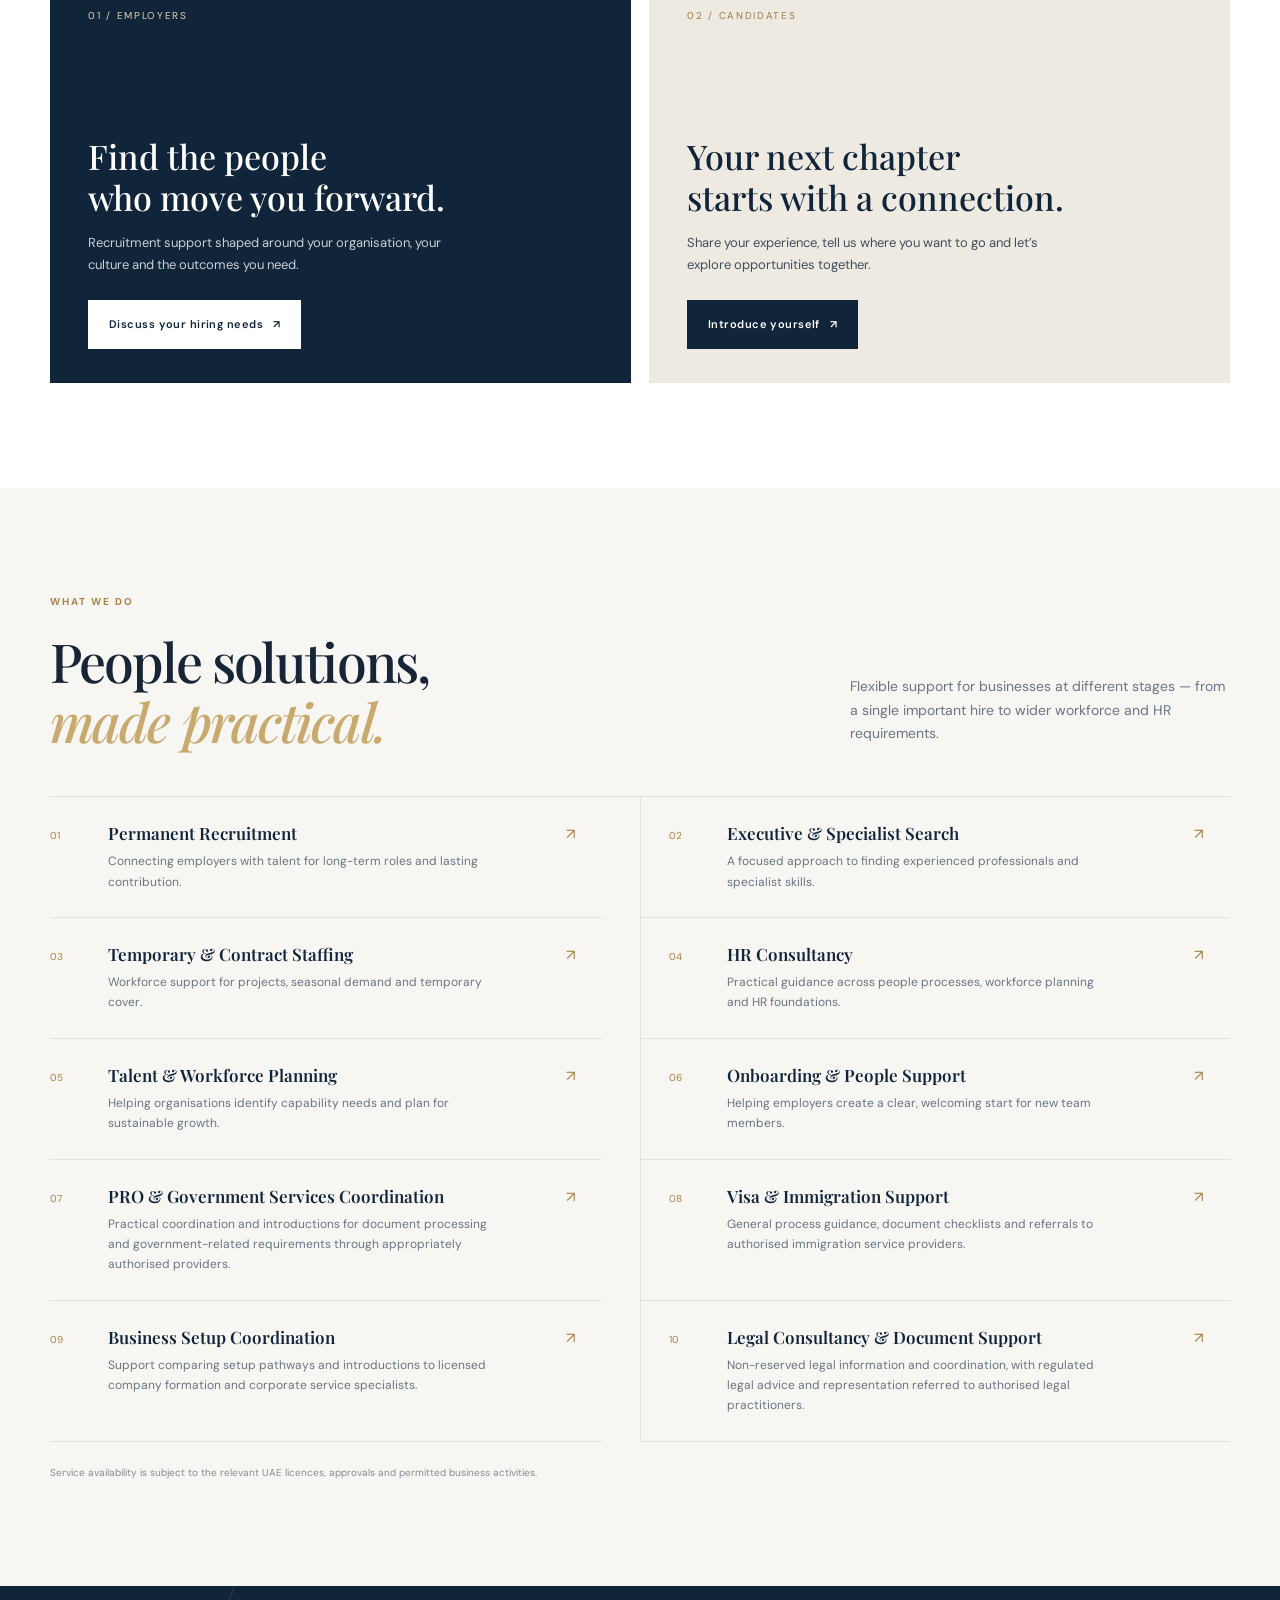
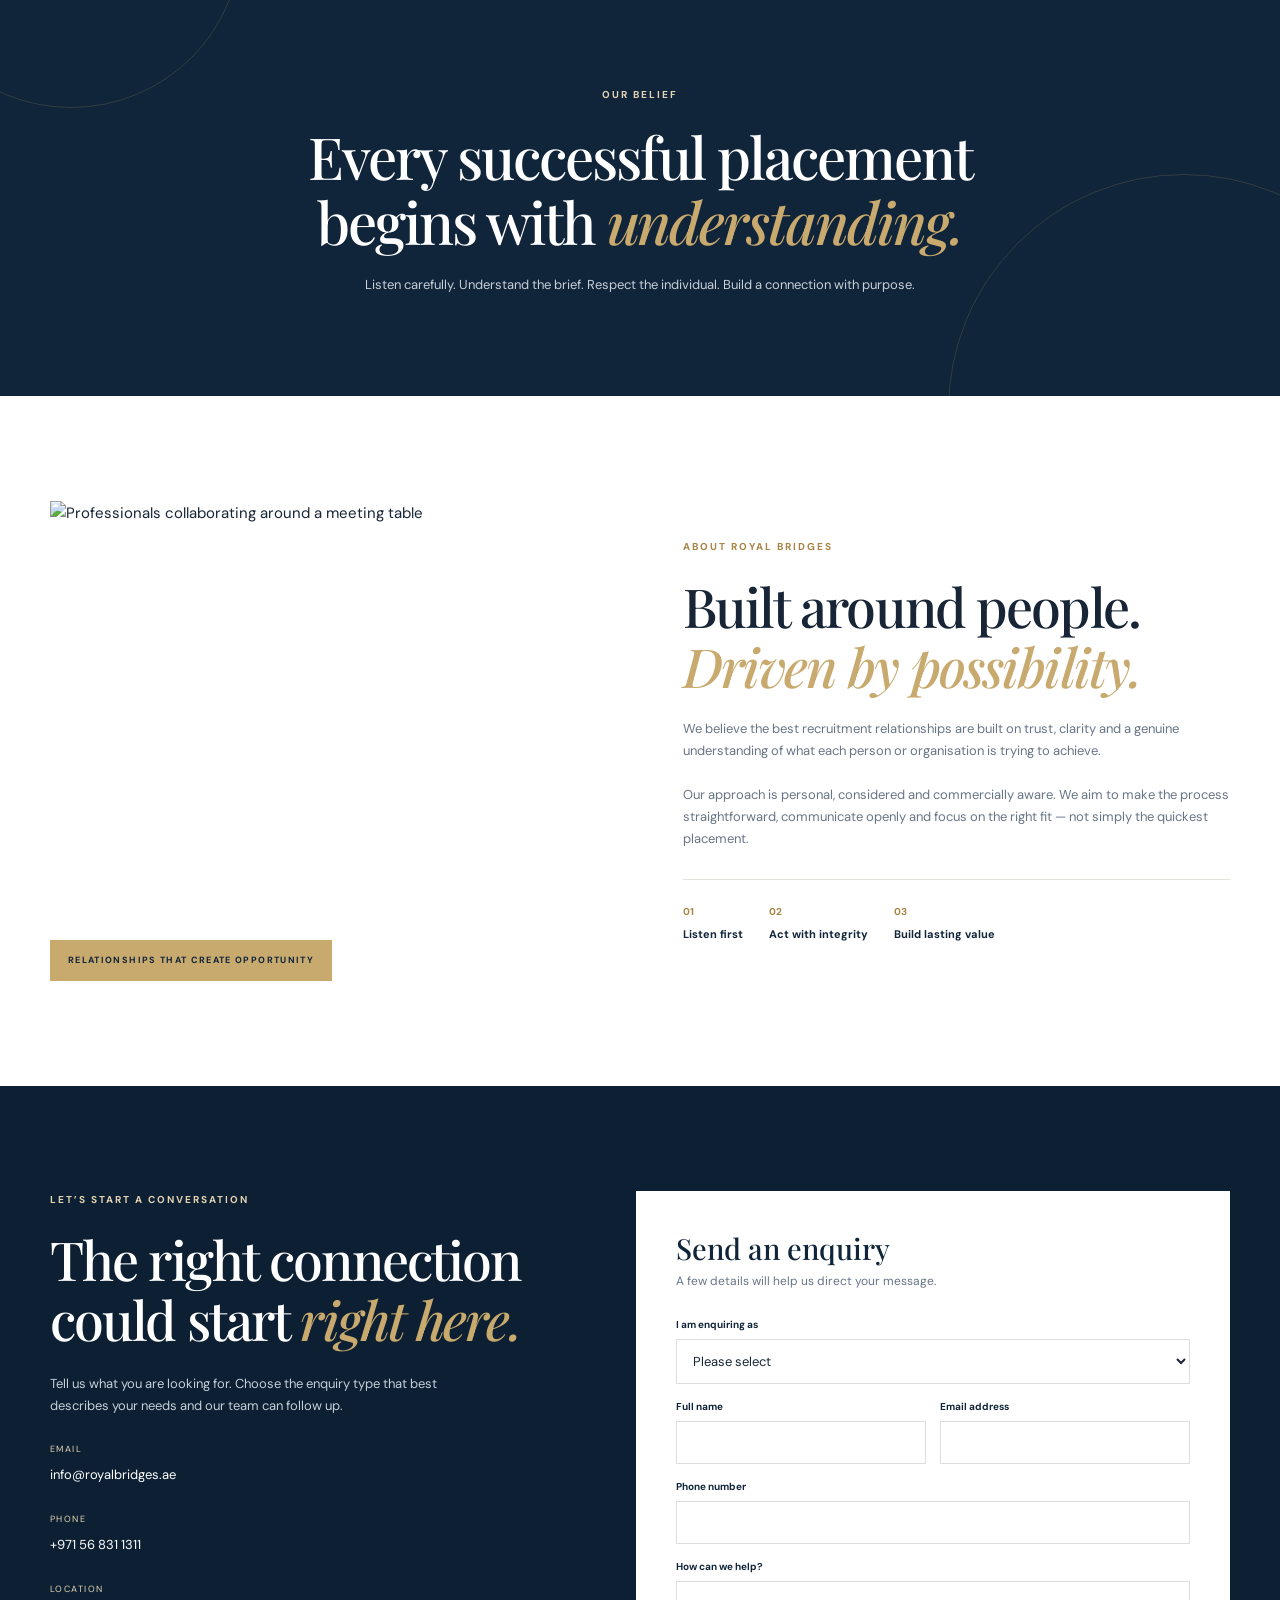
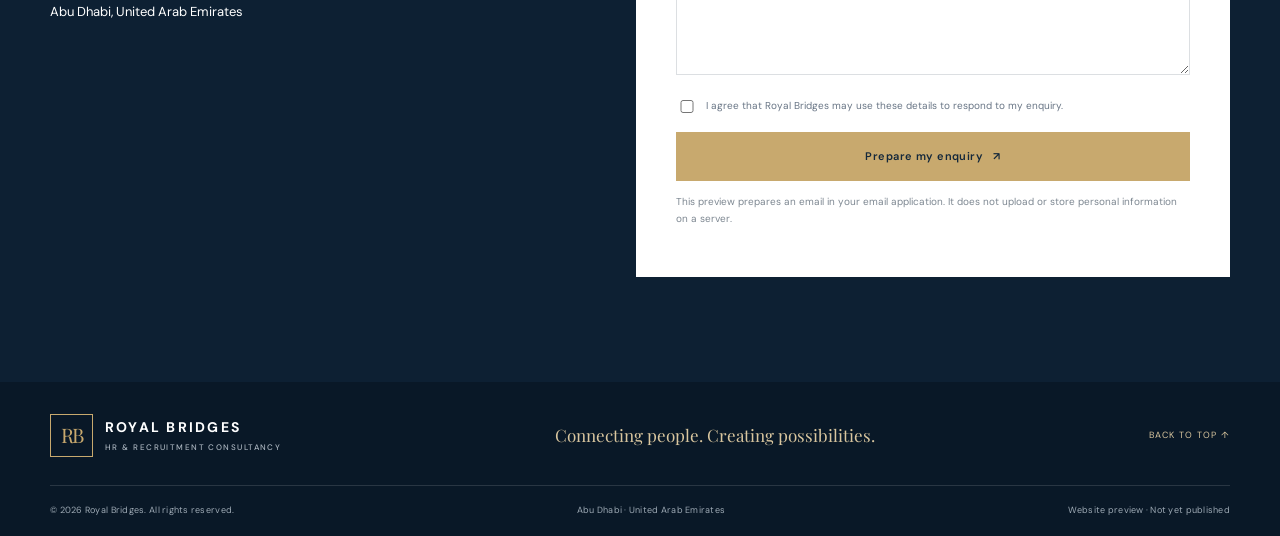
==== commit db1a90b5: "Expand consultancy services and add relocation navigation" ====
--- a/index.html
+++ b/index.html
@@ -18,7 +18,7 @@
       <a class="brand" href="#home" aria-label="Royal Bridges home"><span class="brand-mark">RB</span><span class="brand-name">ROYAL BRIDGES<small>HR &amp; RECRUITMENT CONSULTANCY</small></span></a>
       <button class="menu-toggle" aria-label="Open navigation" aria-expanded="false">☰</button>
       <nav class="main-nav" aria-label="Main navigation">
-        <a href="#home">Home</a><a href="vacancies.html">Current Vacancies</a><a href="#employers">For Employers</a><a href="#candidates">For Candidates</a><a href="#services">Our Services</a><a href="#about">About</a><a class="nav-cta" href="#contact">Contact us <span>↗</span></a>
+        <a href="#home">Home</a><a href="vacancies.html">Current Vacancies</a><a href="#employers">For Employers</a><a href="#candidates">For Candidates</a><a href="#services">Our Services</a><a href="relocation.html">Relocation</a><a href="#about">About</a><a class="nav-cta" href="#contact">Contact us <span>↗</span></a>
       </nav>
     </div>
   </header>
@@ -59,6 +59,10 @@
           <article class="service-item"><span class="service-no">04</span><div><h3>HR Consultancy</h3><p>Practical guidance across people processes, workforce planning and HR foundations.</p></div><span class="service-arrow">↗</span></article>
           <article class="service-item"><span class="service-no">05</span><div><h3>Talent &amp; Workforce Planning</h3><p>Helping organisations identify capability needs and plan for sustainable growth.</p></div><span class="service-arrow">↗</span></article>
           <article class="service-item"><span class="service-no">06</span><div><h3>Onboarding &amp; People Support</h3><p>Helping employers create a clear, welcoming start for new team members.</p></div><span class="service-arrow">↗</span></article>
+          <article class="service-item"><span class="service-no">07</span><div><h3>PRO &amp; Government Services Coordination</h3><p>Practical coordination and introductions for document processing and government-related requirements through appropriately authorised providers.</p></div><span class="service-arrow">↗</span></article>
+          <article class="service-item"><span class="service-no">08</span><div><h3>Visa &amp; Immigration Support</h3><p>General process guidance, document checklists and referrals to authorised immigration service providers.</p></div><span class="service-arrow">↗</span></article>
+          <article class="service-item"><span class="service-no">09</span><div><h3>Business Setup Coordination</h3><p>Support comparing setup pathways and introductions to licensed company formation and corporate service specialists.</p></div><span class="service-arrow">↗</span></article>
+          <article class="service-item"><span class="service-no">10</span><div><h3>Legal Consultancy &amp; Document Support</h3><p>Non-reserved legal information and coordination, with regulated legal advice and representation referred to authorised legal practitioners.</p></div><span class="service-arrow">↗</span></article>
         </div>
         <p class="service-footnote">Service availability is subject to the relevant UAE licences, approvals and permitted business activities.</p>
       </div>
--- a/styles.css
+++ b/styles.css
@@ -1 +1,4 @@
-:root{--navy:#10243a;--navy2:#18344f;--gold:#c8a96e;--gold-light:#e4d4b3;--ink:#172536;--muted:#687585;--paper:#f7f6f2;--white:#fff;--line:#e5e2db;--serif:"Playfair Display",Georgia,serif;--sans:"DM Sans",Arial,sans-serif}*{box-sizing:border-box}html{scroll-behavior:smooth;scroll-padding-top:90px}body{margin:0;color:var(--ink);font-family:var(--sans);font-size:15px;line-height:1.7;background:#fff}a{color:inherit;text-decoration:none}.wrap{width:min(1180px,calc(100% - 48px));margin:auto}.topline{background:#0b1b2c;color:#d9e0e6;font-size:10px;letter-spacing:.15em;text-transform:uppercase}.top-inner{height:36px;display:flex;align-items:center;justify-content:space-between}.top-inner a{color:var(--gold-light)}.site-header{height:88px;background:#fff;position:sticky;top:0;z-index:20;border-bottom:1px solid #eee}.nav-wrap{height:100%;display:flex;align-items:center;justify-content:space-between}.brand{display:flex;align-items:center;gap:12px;color:var(--navy)}.brand-mark{width:43px;height:43px;border:1px solid var(--gold);display:grid;place-items:center;font-family:var(--serif);font-size:20px;color:var(--gold);letter-spacing:-.08em}.brand-name{font-size:14px;letter-spacing:.16em;font-weight:700;line-height:1.25}.brand-name small{display:block;font-size:8px;letter-spacing:.18em;font-weight:500;margin-top:5px;color:#78818a}.main-nav{display:flex;align-items:center;gap:29px;font-size:12px;font-weight:600;color:#354354}.main-nav>a:not(.nav-cta):hover{color:#a78345}.nav-cta{padding:12px 17px;border:1px solid var(--gold);color:var(--navy)}.nav-cta span,.button span{margin-left:10px}.menu-toggle{display:none;background:none;border:0;font-size:25px;color:var(--navy)}.hero{height:650px;position:relative;display:flex;align-items:center;overflow:hidden;background:var(--navy);color:#fff}.hero-image{position:absolute;inset:0;background:url("https://images.unsplash.com/photo-1497366754035-f200968a6e72?auto=format&fit=crop&w=2000&q=90") center 48%/cover;opacity:.72}.hero-shade{position:absolute;inset:0;background:linear-gradient(90deg,rgba(8,24,41,.94) 0%,rgba(8,24,41,.78) 48%,rgba(8,24,41,.2) 100%)}.hero-content{position:relative;z-index:1;padding-top:12px}.eyebrow{font-size:10px;letter-spacing:.2em;font-weight:700;color:#a78345;margin:0 0 21px}.eyebrow.light{color:var(--gold-light)}h1,h2,h3,p{margin-top:0}h1,h2{font-family:var(--serif);font-weight:500;letter-spacing:-.035em;line-height:1.12}h1{font-size:clamp(48px,6vw,76px);margin-bottom:22px}h1 em,h2 em{color:var(--gold);font-weight:500}.hero-copy{max-width:510px;color:#e1e6eb;font-size:16px;line-height:1.8;margin-bottom:32px}.hero-actions{display:flex;gap:13px;flex-wrap:wrap}.button{min-height:49px;padding:13px 20px;display:inline-flex;align-items:center;justify-content:center;font:600 11px var(--sans);letter-spacing:.04em;border:1px solid transparent;cursor:pointer;transition:.2s}.button-gold{background:var(--gold);color:#14283b}.button-gold:hover{background:#ddc28f}.button-outline{border-color:rgba(255,255,255,.65);color:#fff}.button-outline:hover{background:#fff;color:var(--navy)}.hero-note{display:flex;align-items:center;gap:12px;margin-top:70px;font-size:11px;color:#d2d9df;letter-spacing:.06em}.gold-line{width:36px;height:1px;background:var(--gold)}.hero-index{position:absolute;right:max(24px,calc((100vw - 1180px)/2));bottom:35px;color:#dce2e7;font-size:10px;letter-spacing:.15em}.hero-index span{color:var(--gold)}.section-pad{padding:105px 0}.intro{background:var(--paper)}.intro-grid{display:grid;grid-template-columns:1fr 1fr;gap:100px;align-items:start}.intro h2,.section-heading h2,.about h2,.contact h2{font-size:clamp(38px,4.2vw,54px);margin:0}.intro-copy{padding-top:31px;max-width:520px}.large-copy{font-family:var(--serif);font-size:22px;line-height:1.55;color:var(--navy)}.intro-copy>p:not(.large-copy){color:var(--muted);font-size:14px}.text-link{display:inline-block;margin-top:13px;color:#9a783f;font-weight:700;font-size:11px;letter-spacing:.04em;border-bottom:1px solid var(--gold);padding-bottom:7px}.text-link span{margin-left:12px}.section-heading{display:flex;justify-content:space-between;align-items:end;gap:50px;margin-bottom:45px}.section-heading>p{max-width:380px;color:var(--muted);font-size:14px;margin:0 0 5px}.pathways{background:#fff}.path-grid{display:grid;grid-template-columns:1fr 1fr;gap:18px}.path-card{min-height:410px;padding:34px 38px;display:flex;flex-direction:column;justify-content:space-between}.employer-card{background:var(--navy);color:#fff}.candidate-card{background:#eeeae1;color:var(--navy)}.card-number{font-size:10px;letter-spacing:.17em;color:var(--gold-light)}.candidate-card .card-number{color:#9b7b47}.path-card h3{font:500 34px/1.2 var(--serif);margin:0 0 14px}.path-card p{max-width:370px;font-size:13px;opacity:.78;margin-bottom:24px}.button-light{background:#fff;color:var(--navy)}.button-dark{background:var(--navy);color:#fff}.button-light:hover,.button-dark:hover{transform:translateY(-2px)}.services{background:var(--paper)}.service-grid{display:grid;grid-template-columns:1fr 1fr;border-top:1px solid var(--line)}.service-item{display:grid;grid-template-columns:42px 1fr 20px;gap:16px;padding:25px 16px 25px 0;border-bottom:1px solid var(--line);align-items:start}.service-item:nth-child(odd){margin-right:38px}.service-item:nth-child(even){padding-left:28px;border-left:1px solid var(--line)}.service-no{font-size:10px;color:#a78345;padding-top:5px}.service-item h3{font:600 17px var(--serif);margin:0 0 7px;color:var(--navy)}.service-item p{font-size:12px;color:var(--muted);margin:0;max-width:390px}.service-arrow{color:#a78345}.service-footnote{font-size:10px;color:#858b91;margin:22px 0 0}.statement{background:var(--navy);color:#fff;padding:100px 0;text-align:center;position:relative;overflow:hidden}.statement:before,.statement:after{content:"";position:absolute;width:340px;height:340px;border:1px solid rgba(200,169,110,.18);border-radius:50%;top:-220px;left:-100px}.statement:after{left:auto;right:-140px;top:auto;bottom:-250px;width:470px;height:470px}.statement-inner{position:relative;z-index:1}.statement h2{font-size:clamp(38px,5vw,58px);margin:0 auto 20px}.statement p:last-child{color:#c6d0d8;font-size:13px;margin:0}.about-grid{display:grid;grid-template-columns:1fr 1fr;gap:85px;align-items:center}.about-photo{position:relative}.about-photo img{width:100%;height:480px;object-fit:cover;display:block}.photo-caption{position:absolute;left:0;bottom:0;background:var(--gold);padding:13px 18px;color:var(--navy);font-size:9px;letter-spacing:.15em;font-weight:700}.about-copy>p:not(.eyebrow){font-size:13px;color:var(--muted);margin:22px 0}.values{display:flex;gap:26px;border-top:1px solid var(--line);padding-top:23px;margin-top:29px}.values div{display:flex;flex-direction:column;gap:5px}.values b{font-size:10px;color:#a78345}.values span{font-size:11px;font-weight:700;color:var(--navy)}.contact{background:#0d2033;color:#fff}.contact-grid{display:grid;grid-template-columns:.9fr 1.1fr;gap:100px;align-items:start}.contact h2{margin-bottom:24px}.contact-copy>p:not(.eyebrow){color:#c5cfd8;font-size:13px;max-width:400px}.contact-detail{margin-top:25px}.contact-detail span{display:block;color:var(--gold-light);font-size:9px;letter-spacing:.16em;margin-bottom:4px}.contact-detail a,.contact-detail p{font-size:13px;color:#fff;margin:0}.enquiry-form{background:#fff;color:var(--navy);padding:38px 40px}.enquiry-form h3{font:500 29px var(--serif);margin:0 0 4px}.form-intro{font-size:12px;color:var(--muted);margin-bottom:25px}.enquiry-form label{display:block;font-size:10px;font-weight:700;margin:14px 0 6px}.enquiry-form input,.enquiry-form select,.enquiry-form textarea{width:100%;border:1px solid #dcdfe2;background:#fff;padding:12px;font:13px var(--sans);color:var(--ink);border-radius:0;outline:none}.enquiry-form input:focus,.enquiry-form select:focus,.enquiry-form textarea:focus{border-color:var(--gold)}.form-row{display:grid;grid-template-columns:1fr 1fr;gap:14px}.consent{display:flex!important;align-items:flex-start;gap:9px;font-weight:400!important;color:var(--muted);line-height:1.5}.consent input{width:14px;margin-top:2px}.submit-button{width:100%;margin-top:10px}.form-note,.form-status{font-size:10px;color:#7d8791;margin:12px 0 0}.form-status{color:#8b6d3e;font-weight:700}.footer{background:#091827;color:#d5dce2;padding:32px 0 18px}.footer-top{display:flex;align-items:center;justify-content:space-between;padding-bottom:28px;border-bottom:1px solid rgba(255,255,255,.13)}.brand-footer{color:#fff}.brand-footer .brand-name small{color:#aab4be}.footer-top>p{font-family:var(--serif);font-size:17px;color:#d9c69f;margin:0}.back-top{font-size:9px;letter-spacing:.14em;color:#d9c69f}.footer-bottom{display:flex;justify-content:space-between;gap:15px;padding-top:17px;font-size:9px;color:#9da9b4;letter-spacing:.03em}@media(max-width:900px){.main-nav{gap:15px}.main-nav a{font-size:11px}.intro-grid,.about-grid{gap:45px}.contact-grid{gap:45px}}@media(max-width:720px){.wrap{width:min(100% - 34px,1180px)}.top-inner{font-size:8px}.site-header{height:75px}.brand-mark{width:38px;height:38px}.brand-name{font-size:12px}.menu-toggle{display:block}.main-nav{display:none;position:absolute;top:75px;left:0;right:0;background:#fff;padding:18px 24px 25px;box-shadow:0 15px 25px #0b1b2c18;flex-direction:column;align-items:stretch;gap:0}.main-nav.open{display:flex}.main-nav a{padding:12px 0;border-bottom:1px solid #eee;font-size:13px}.main-nav .nav-cta{margin-top:12px;padding:12px}.hero{height:610px}.hero-shade{background:linear-gradient(90deg,rgba(8,24,41,.94),rgba(8,24,41,.62))}.hero-note{margin-top:48px}.section-pad{padding:72px 0}.intro-grid,.about-grid,.contact-grid{grid-template-columns:1fr;gap:25px}.intro-copy{padding-top:0}.section-heading{display:block}.section-heading>p{margin-top:20px}.path-grid{grid-template-columns:1fr}.path-card{min-height:350px;padding:27px}.service-grid{grid-template-columns:1fr}.service-item:nth-child(odd){margin-right:0}.service-item:nth-child(even){padding-left:0;border-left:0}.about-photo img{height:340px}.values{gap:16px}.enquiry-form{padding:27px 22px}.footer-top{align-items:flex-start;gap:20px;flex-wrap:wrap}.footer-top>p{order:3;width:100%}.footer-bottom{flex-direction:column;gap:5px}.form-row{grid-template-columns:1fr;gap:0}}@media(prefers-reduced-motion:reduce){html{scroll-behavior:auto}*{transition:none!important}}+:root{--navy:#10243a;--navy2:#18344f;--gold:#c8a96e;--gold-light:#e4d4b3;--ink:#172536;--muted:#687585;--paper:#f7f6f2;--white:#fff;--line:#e5e2db;--serif:"Playfair Display",Georgia,serif;--sans:"DM Sans",Arial,sans-serif}*{box-sizing:border-box}html{scroll-behavior:smooth;scroll-padding-top:90px}body{margin:0;color:var(--ink);font-family:var(--sans);font-size:15px;line-height:1.7;background:#fff}a{color:inherit;text-decoration:none}.wrap{width:min(1180px,calc(100% - 48px));margin:auto}.topline{background:#0b1b2c;color:#d9e0e6;font-size:10px;letter-spacing:.15em;text-transform:uppercase}.top-inner{height:36px;display:flex;align-items:center;justify-content:space-between}.top-inner a{color:var(--gold-light)}.site-header{height:88px;background:#fff;position:sticky;top:0;z-index:20;border-bottom:1px solid #eee}.nav-wrap{height:100%;display:flex;align-items:center;justify-content:space-between}.brand{display:flex;align-items:center;gap:12px;color:var(--navy)}.brand-mark{width:43px;height:43px;border:1px solid var(--gold);display:grid;place-items:center;font-family:var(--serif);font-size:20px;color:var(--gold);letter-spacing:-.08em}.brand-name{font-size:14px;letter-spacing:.16em;font-weight:700;line-height:1.25}.brand-name small{display:block;font-size:8px;letter-spacing:.18em;font-weight:500;margin-top:5px;color:#78818a}.main-nav{display:flex;align-items:center;gap:29px;font-size:12px;font-weight:600;color:#354354}.main-nav>a:not(.nav-cta):hover{color:#a78345}.nav-cta{padding:12px 17px;border:1px solid var(--gold);color:var(--navy)}.nav-cta span,.button span{margin-left:10px}.menu-toggle{display:none;background:none;border:0;font-size:25px;color:var(--navy)}.hero{height:650px;position:relative;display:flex;align-items:center;overflow:hidden;background:var(--navy);color:#fff}.hero-image{position:absolute;inset:0;background:url("https://images.unsplash.com/photo-1497366754035-f200968a6e72?auto=format&fit=crop&w=2000&q=90") center 48%/cover;opacity:.72}.hero-shade{position:absolute;inset:0;background:linear-gradient(90deg,rgba(8,24,41,.94) 0%,rgba(8,24,41,.78) 48%,rgba(8,24,41,.2) 100%)}.hero-content{position:relative;z-index:1;padding-top:12px}.eyebrow{font-size:10px;letter-spacing:.2em;font-weight:700;color:#a78345;margin:0 0 21px}.eyebrow.light{color:var(--gold-light)}h1,h2,h3,p{margin-top:0}h1,h2{font-family:var(--serif);font-weight:500;letter-spacing:-.035em;line-height:1.12}h1{font-size:clamp(48px,6vw,76px);margin-bottom:22px}h1 em,h2 em{color:var(--gold);font-weight:500}.hero-copy{max-width:510px;color:#e1e6eb;font-size:16px;line-height:1.8;margin-bottom:32px}.hero-actions{display:flex;gap:13px;flex-wrap:wrap}.button{min-height:49px;padding:13px 20px;display:inline-flex;align-items:center;justify-content:center;font:600 11px var(--sans);letter-spacing:.04em;border:1px solid transparent;cursor:pointer;transition:.2s}.button-gold{background:var(--gold);color:#14283b}.button-gold:hover{background:#ddc28f}.button-outline{border-color:rgba(255,255,255,.65);color:#fff}.button-outline:hover{background:#fff;color:var(--navy)}.hero-note{display:flex;align-items:center;gap:12px;margin-top:70px;font-size:11px;color:#d2d9df;letter-spacing:.06em}.gold-line{width:36px;height:1px;background:var(--gold)}.hero-index{position:absolute;right:max(24px,calc((100vw - 1180px)/2));bottom:35px;color:#dce2e7;font-size:10px;letter-spacing:.15em}.hero-index span{color:var(--gold)}.section-pad{padding:105px 0}.intro{background:var(--paper)}.intro-grid{display:grid;grid-template-columns:1fr 1fr;gap:100px;align-items:start}.intro h2,.section-heading h2,.about h2,.contact h2{font-size:clamp(38px,4.2vw,54px);margin:0}.intro-copy{padding-top:31px;max-width:520px}.large-copy{font-family:var(--serif);font-size:22px;line-height:1.55;color:var(--navy)}.intro-copy>p:not(.large-copy){color:var(--muted);font-size:14px}.text-link{display:inline-block;margin-top:13px;color:#9a783f;font-weight:700;font-size:11px;letter-spacing:.04em;border-bottom:1px solid var(--gold);padding-bottom:7px}.text-link span{margin-left:12px}.section-heading{display:flex;justify-content:space-between;align-items:end;gap:50px;margin-bottom:45px}.section-heading>p{max-width:380px;color:var(--muted);font-size:14px;margin:0 0 5px}.pathways{background:#fff}.path-grid{display:grid;grid-template-columns:1fr 1fr;gap:18px}.path-card{min-height:410px;padding:34px 38px;display:flex;flex-direction:column;justify-content:space-between}.employer-card{background:var(--navy);color:#fff}.candidate-card{background:#eeeae1;color:var(--navy)}.card-number{font-size:10px;letter-spacing:.17em;color:var(--gold-light)}.candidate-card .card-number{color:#9b7b47}.path-card h3{font:500 34px/1.2 var(--serif);margin:0 0 14px}.path-card p{max-width:370px;font-size:13px;opacity:.78;margin-bottom:24px}.button-light{background:#fff;color:var(--navy)}.button-dark{background:var(--navy);color:#fff}.button-light:hover,.button-dark:hover{transform:translateY(-2px)}.services{background:var(--paper)}.service-grid{display:grid;grid-template-columns:1fr 1fr;border-top:1px solid var(--line)}.service-item{display:grid;grid-template-columns:42px 1fr 20px;gap:16px;padding:25px 16px 25px 0;border-bottom:1px solid var(--line);align-items:start}.service-item:nth-child(odd){margin-right:38px}.service-item:nth-child(even){padding-left:28px;border-left:1px solid var(--line)}.service-no{font-size:10px;color:#a78345;padding-top:5px}.service-item h3{font:600 17px var(--serif);margin:0 0 7px;color:var(--navy)}.service-item p{font-size:12px;color:var(--muted);margin:0;max-width:390px}.service-arrow{color:#a78345}.service-footnote{font-size:10px;color:#858b91;margin:22px 0 0}.statement{background:var(--navy);color:#fff;padding:100px 0;text-align:center;position:relative;overflow:hidden}.statement:before,.statement:after{content:"";position:absolute;width:340px;height:340px;border:1px solid rgba(200,169,110,.18);border-radius:50%;top:-220px;left:-100px}.statement:after{left:auto;right:-140px;top:auto;bottom:-250px;width:470px;height:470px}.statement-inner{position:relative;z-index:1}.statement h2{font-size:clamp(38px,5vw,58px);margin:0 auto 20px}.statement p:last-child{color:#c6d0d8;font-size:13px;margin:0}.about-grid{display:grid;grid-template-columns:1fr 1fr;gap:85px;align-items:center}.about-photo{position:relative}.about-photo img{width:100%;height:480px;object-fit:cover;display:block}.photo-caption{position:absolute;left:0;bottom:0;background:var(--gold);padding:13px 18px;color:var(--navy);font-size:9px;letter-spacing:.15em;font-weight:700}.about-copy>p:not(.eyebrow){font-size:13px;color:var(--muted);margin:22px 0}.values{display:flex;gap:26px;border-top:1px solid var(--line);padding-top:23px;margin-top:29px}.values div{display:flex;flex-direction:column;gap:5px}.values b{font-size:10px;color:#a78345}.values span{font-size:11px;font-weight:700;color:var(--navy)}.contact{background:#0d2033;color:#fff}.contact-grid{display:grid;grid-template-columns:.9fr 1.1fr;gap:100px;align-items:start}.contact h2{margin-bottom:24px}.contact-copy>p:not(.eyebrow){color:#c5cfd8;font-size:13px;max-width:400px}.contact-detail{margin-top:25px}.contact-detail span{display:block;color:var(--gold-light);font-size:9px;letter-spacing:.16em;margin-bottom:4px}.contact-detail a,.contact-detail p{font-size:13px;color:#fff;margin:0}.enquiry-form{background:#fff;color:var(--navy);padding:38px 40px}.enquiry-form h3{font:500 29px var(--serif);margin:0 0 4px}.form-intro{font-size:12px;color:var(--muted);margin-bottom:25px}.enquiry-form label{display:block;font-size:10px;font-weight:700;margin:14px 0 6px}.enquiry-form input,.enquiry-form select,.enquiry-form textarea{width:100%;border:1px solid #dcdfe2;background:#fff;padding:12px;font:13px var(--sans);color:var(--ink);border-radius:0;outline:none}.enquiry-form input:focus,.enquiry-form select:focus,.enquiry-form textarea:focus{border-color:var(--gold)}.form-row{display:grid;grid-template-columns:1fr 1fr;gap:14px}.consent{display:flex!important;align-items:flex-start;gap:9px;font-weight:400!important;color:var(--muted);line-height:1.5}.consent input{width:14px;margin-top:2px}.submit-button{width:100%;margin-top:10px}.form-note,.form-status{font-size:10px;color:#7d8791;margin:12px 0 0}.form-status{color:#8b6d3e;font-weight:700}.footer{background:#091827;color:#d5dce2;padding:32px 0 18px}.footer-top{display:flex;align-items:center;justify-content:space-between;padding-bottom:28px;border-bottom:1px solid rgba(255,255,255,.13)}.brand-footer{color:#fff}.brand-footer .brand-name small{color:#aab4be}.footer-top>p{font-family:var(--serif);font-size:17px;color:#d9c69f;margin:0}.back-top{font-size:9px;letter-spacing:.14em;color:#d9c69f}.footer-bottom{display:flex;justify-content:space-between;gap:15px;padding-top:17px;font-size:9px;color:#9da9b4;letter-spacing:.03em}@media(max-width:900px){.main-nav{gap:15px}.main-nav a{font-size:11px}.intro-grid,.about-grid{gap:45px}.contact-grid{gap:45px}}@media(max-width:720px){.wrap{width:min(100% - 34px,1180px)}.top-inner{font-size:8px}.site-header{height:75px}.brand-mark{width:38px;height:38px}.brand-name{font-size:12px}.menu-toggle{display:block}.main-nav{display:none;position:absolute;top:75px;left:0;right:0;background:#fff;padding:18px 24px 25px;box-shadow:0 15px 25px #0b1b2c18;flex-direction:column;align-items:stretch;gap:0}.main-nav.open{display:flex}.main-nav a{padding:12px 0;border-bottom:1px solid #eee;font-size:13px}.main-nav .nav-cta{margin-top:12px;padding:12px}.hero{height:610px}.hero-shade{background:linear-gradient(90deg,rgba(8,24,41,.94),rgba(8,24,41,.62))}.hero-note{margin-top:48px}.section-pad{padding:72px 0}.intro-grid,.about-grid,.contact-grid{grid-template-columns:1fr;gap:25px}.intro-copy{padding-top:0}.section-heading{display:block}.section-heading>p{margin-top:20px}.path-grid{grid-template-columns:1fr}.path-card{min-height:350px;padding:27px}.service-grid{grid-template-columns:1fr}.service-item:nth-child(odd){margin-right:0}.service-item:nth-child(even){padding-left:0;border-left:0}.about-photo img{height:340px}.values{gap:16px}.enquiry-form{padding:27px 22px}.footer-top{align-items:flex-start;gap:20px;flex-wrap:wrap}.footer-top>p{order:3;width:100%}.footer-bottom{flex-direction:column;gap:5px}.form-row{grid-template-columns:1fr;gap:0}}@media(prefers-reduced-motion:reduce){html{scroll-behavior:auto}*{transition:none!important}}
+/* Current vacancies page */
+.vacancies-hero{background:var(--navy);color:#fff;padding:76px 0 66px}.vacancies-hero h1{font-size:clamp(42px,5vw,62px);margin:0 0 18px}.vacancies-hero p{color:#d3dbe2;max-width:690px;font-size:14px}.vacancies-meta{display:flex;gap:20px;flex-wrap:wrap;color:var(--gold-light);font-size:10px;letter-spacing:.1em;text-transform:uppercase;margin-top:25px}.jobs-area{background:var(--paper);padding:60px 0 100px}.jobs-toolbar{background:#fff;border:1px solid var(--line);padding:22px;display:grid;grid-template-columns:1.5fr 1fr 1fr;gap:14px;margin-bottom:24px}.jobs-toolbar label{font-size:10px;font-weight:700;color:var(--navy);display:block;margin-bottom:6px}.jobs-toolbar input,.jobs-toolbar select{width:100%;padding:12px;border:1px solid #d9dde1;background:#fff;font:13px var(--sans);color:var(--ink)}.jobs-count{font-size:12px;color:var(--muted);margin:0 0 18px}.job-grid{display:grid;grid-template-columns:1fr 1fr;gap:16px}.job-card{background:#fff;border:1px solid var(--line);padding:25px 26px;display:flex;flex-direction:column;min-height:280px;transition:box-shadow .2s,transform .2s}.job-card:hover{box-shadow:0 12px 28px #12263b12;transform:translateY(-2px)}.job-topline{display:flex;align-items:center;justify-content:space-between;gap:10px;margin-bottom:14px}.job-level{font-size:9px;letter-spacing:.12em;text-transform:uppercase;color:#9b783e;font-weight:700}.job-status{font-size:9px;color:#32664d;background:#edf5ef;padding:5px 8px;white-space:nowrap}.job-card h2{font:600 22px/1.25 var(--serif);color:var(--navy);margin:0 0 7px}.job-company{font-size:13px;font-weight:700;color:#35475a;margin:0 0 13px}.job-facts{display:flex;gap:8px 16px;flex-wrap:wrap;font-size:10px;color:var(--muted);margin-bottom:15px}.job-summary{font-size:12px;color:#657181;line-height:1.7;margin:0 0 18px}.job-footer{display:flex;align-items:center;justify-content:space-between;gap:10px;margin-top:auto;padding-top:15px;border-top:1px solid #edf0f2}.job-deadline{font-size:10px;color:#7a8490}.job-apply{font-size:10px;font-weight:700;color:#92713d;border-bottom:1px solid var(--gold);padding-bottom:4px;white-space:nowrap}.job-source-note{font-size:10px;color:#7d8791;margin-top:30px;line-height:1.7}.job-empty{grid-column:1/-1;background:#fff;padding:35px;text-align:center;color:var(--muted);border:1px solid var(--line)}.jobs-back{display:inline-block;margin-top:28px;color:var(--gold-light);font-size:11px;border-bottom:1px solid var(--gold);padding-bottom:5px}.hero-jobs-link{align-self:center;color:var(--gold-light);font-size:11px;font-weight:600;border-bottom:1px solid var(--gold);padding-bottom:5px;margin-left:7px}
+@media(max-width:720px){.jobs-toolbar,.job-grid{grid-template-columns:1fr}.jobs-toolbar{padding:16px}.job-card{padding:21px}.hero-jobs-link{width:100%;margin:12px 0 0}.hero-actions{align-items:flex-start}}
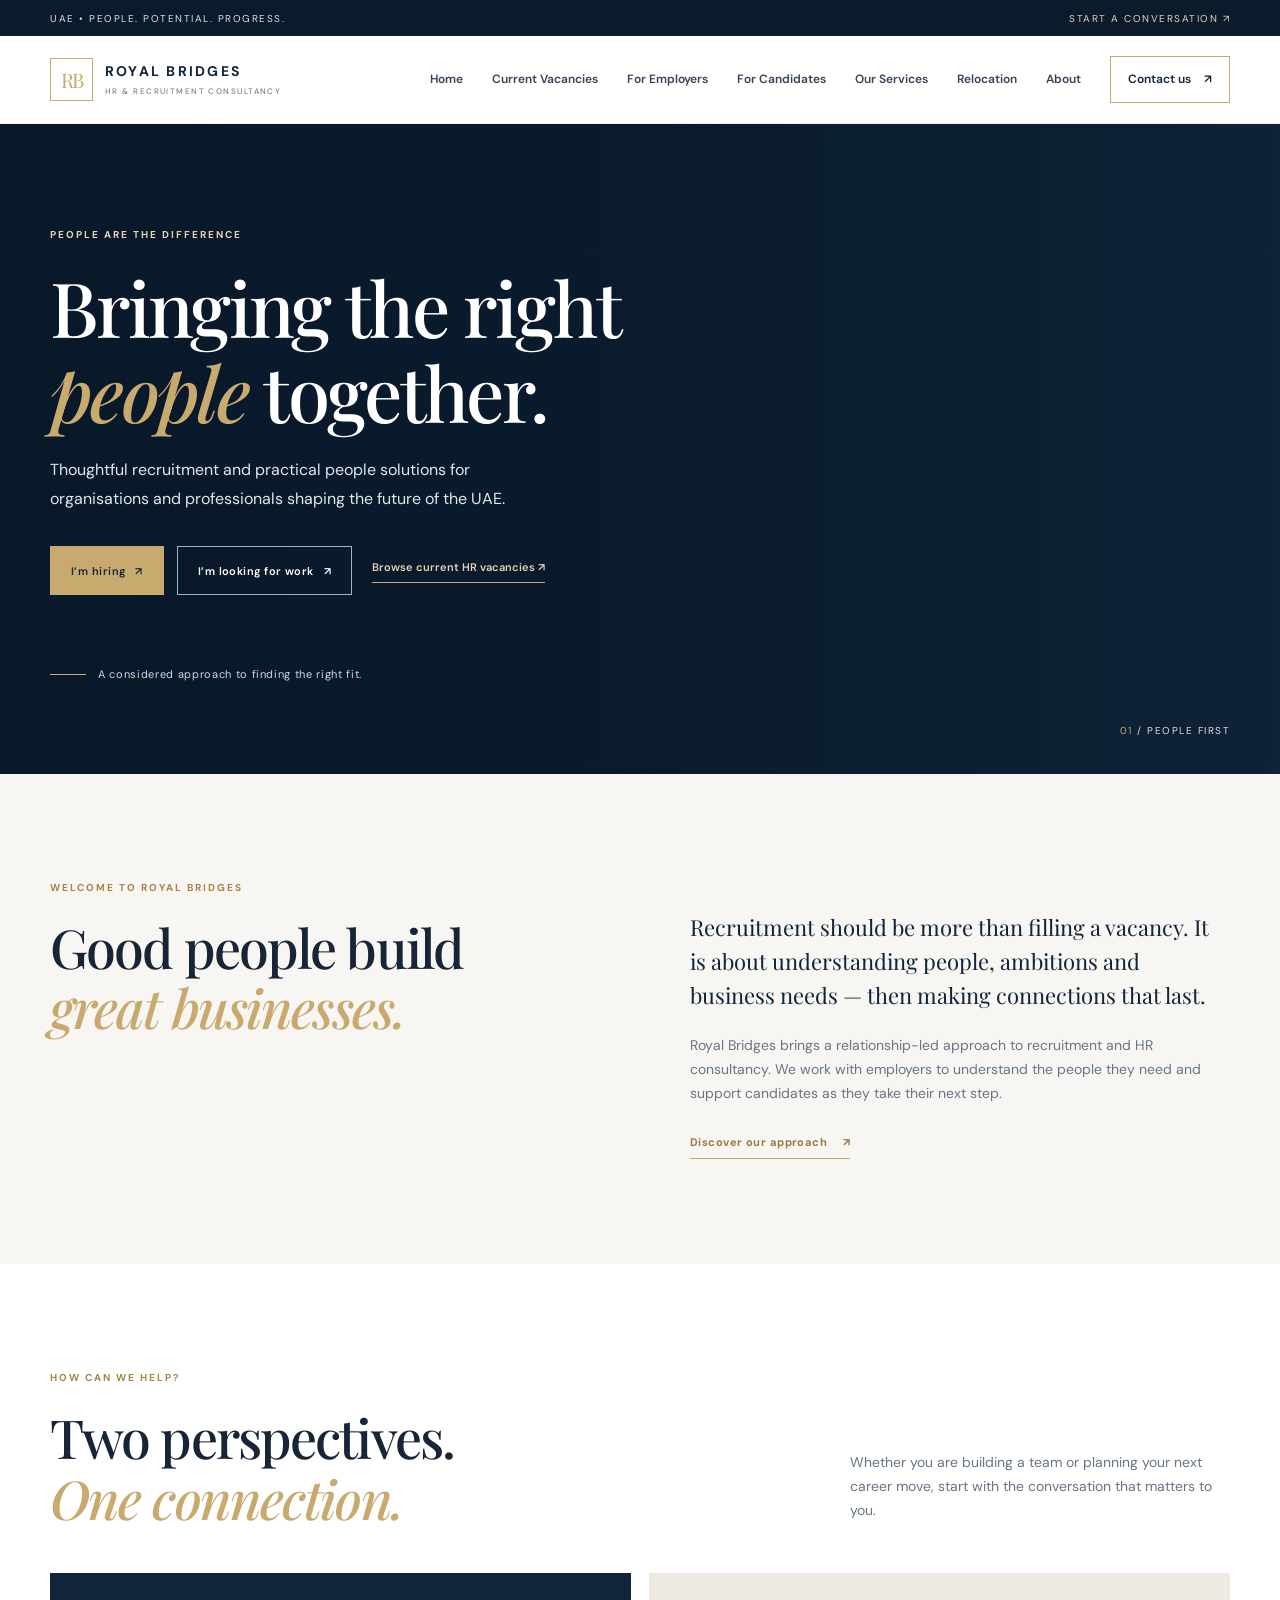
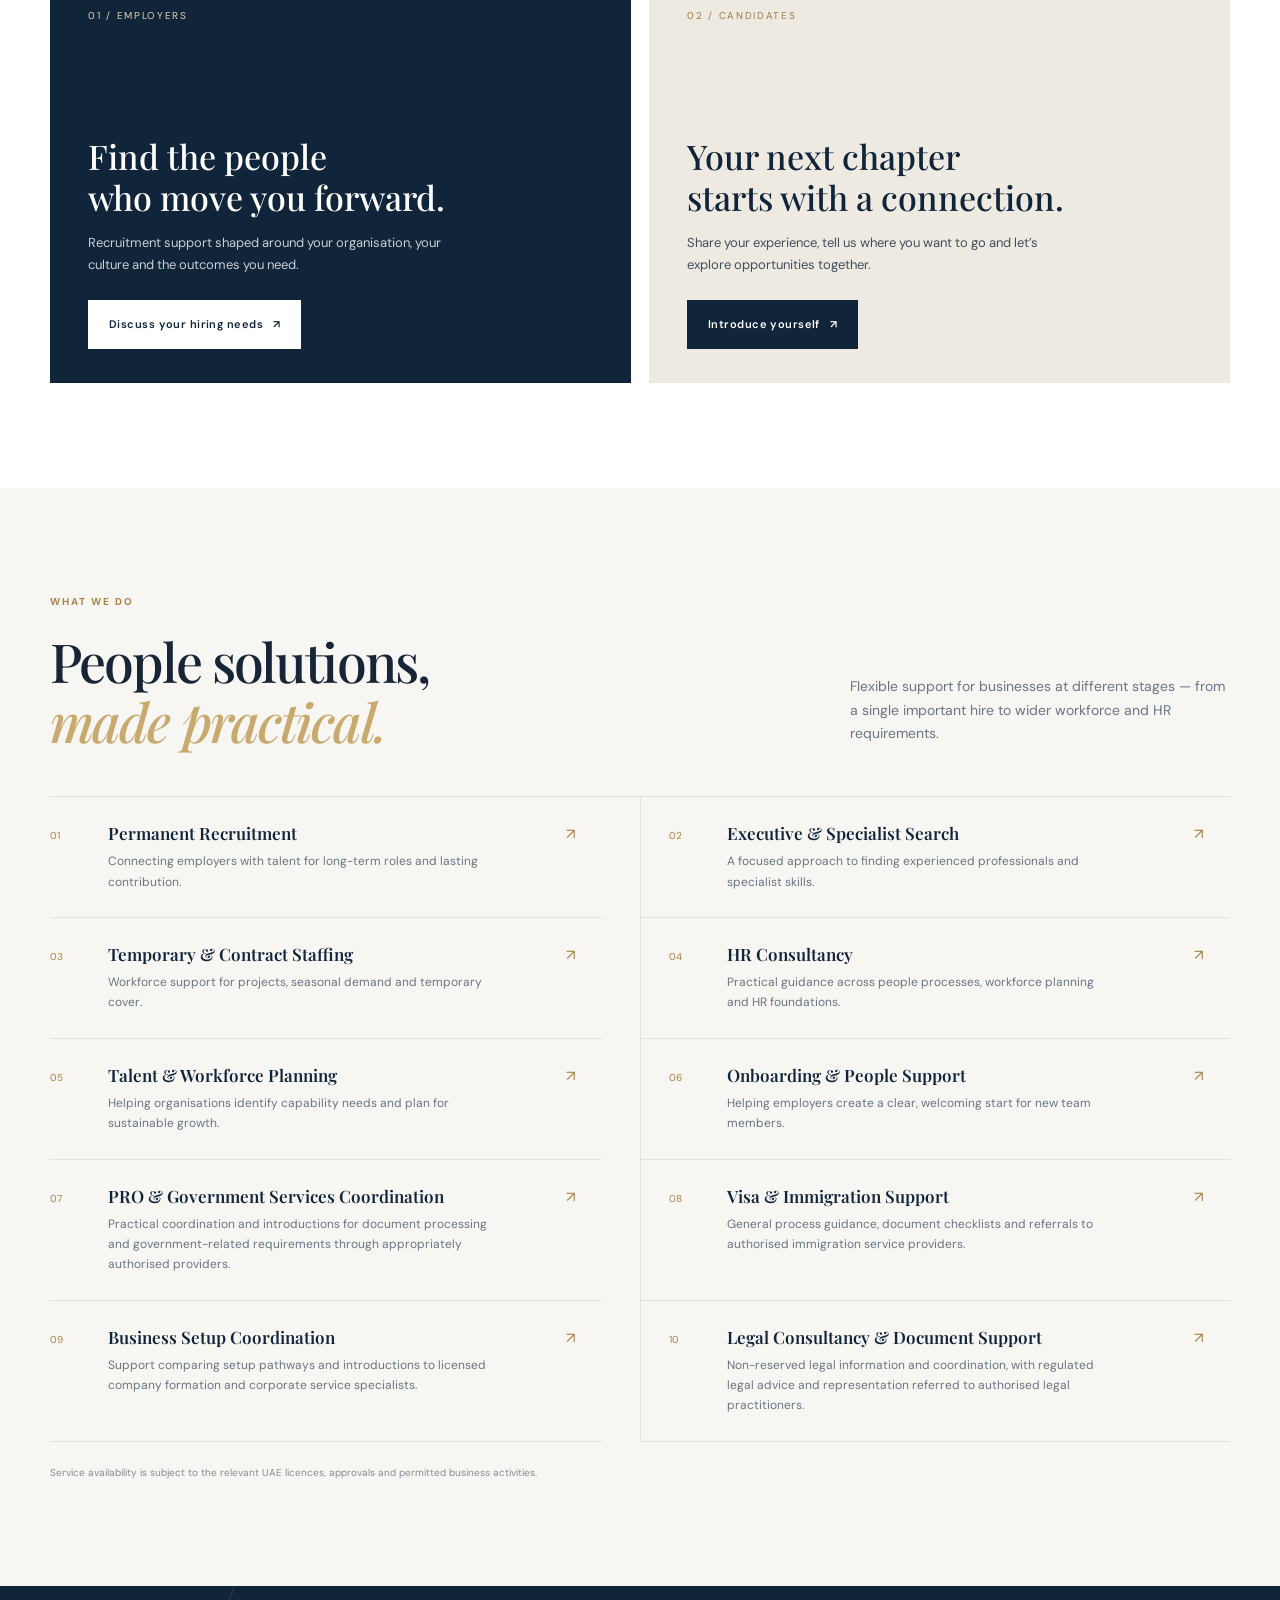
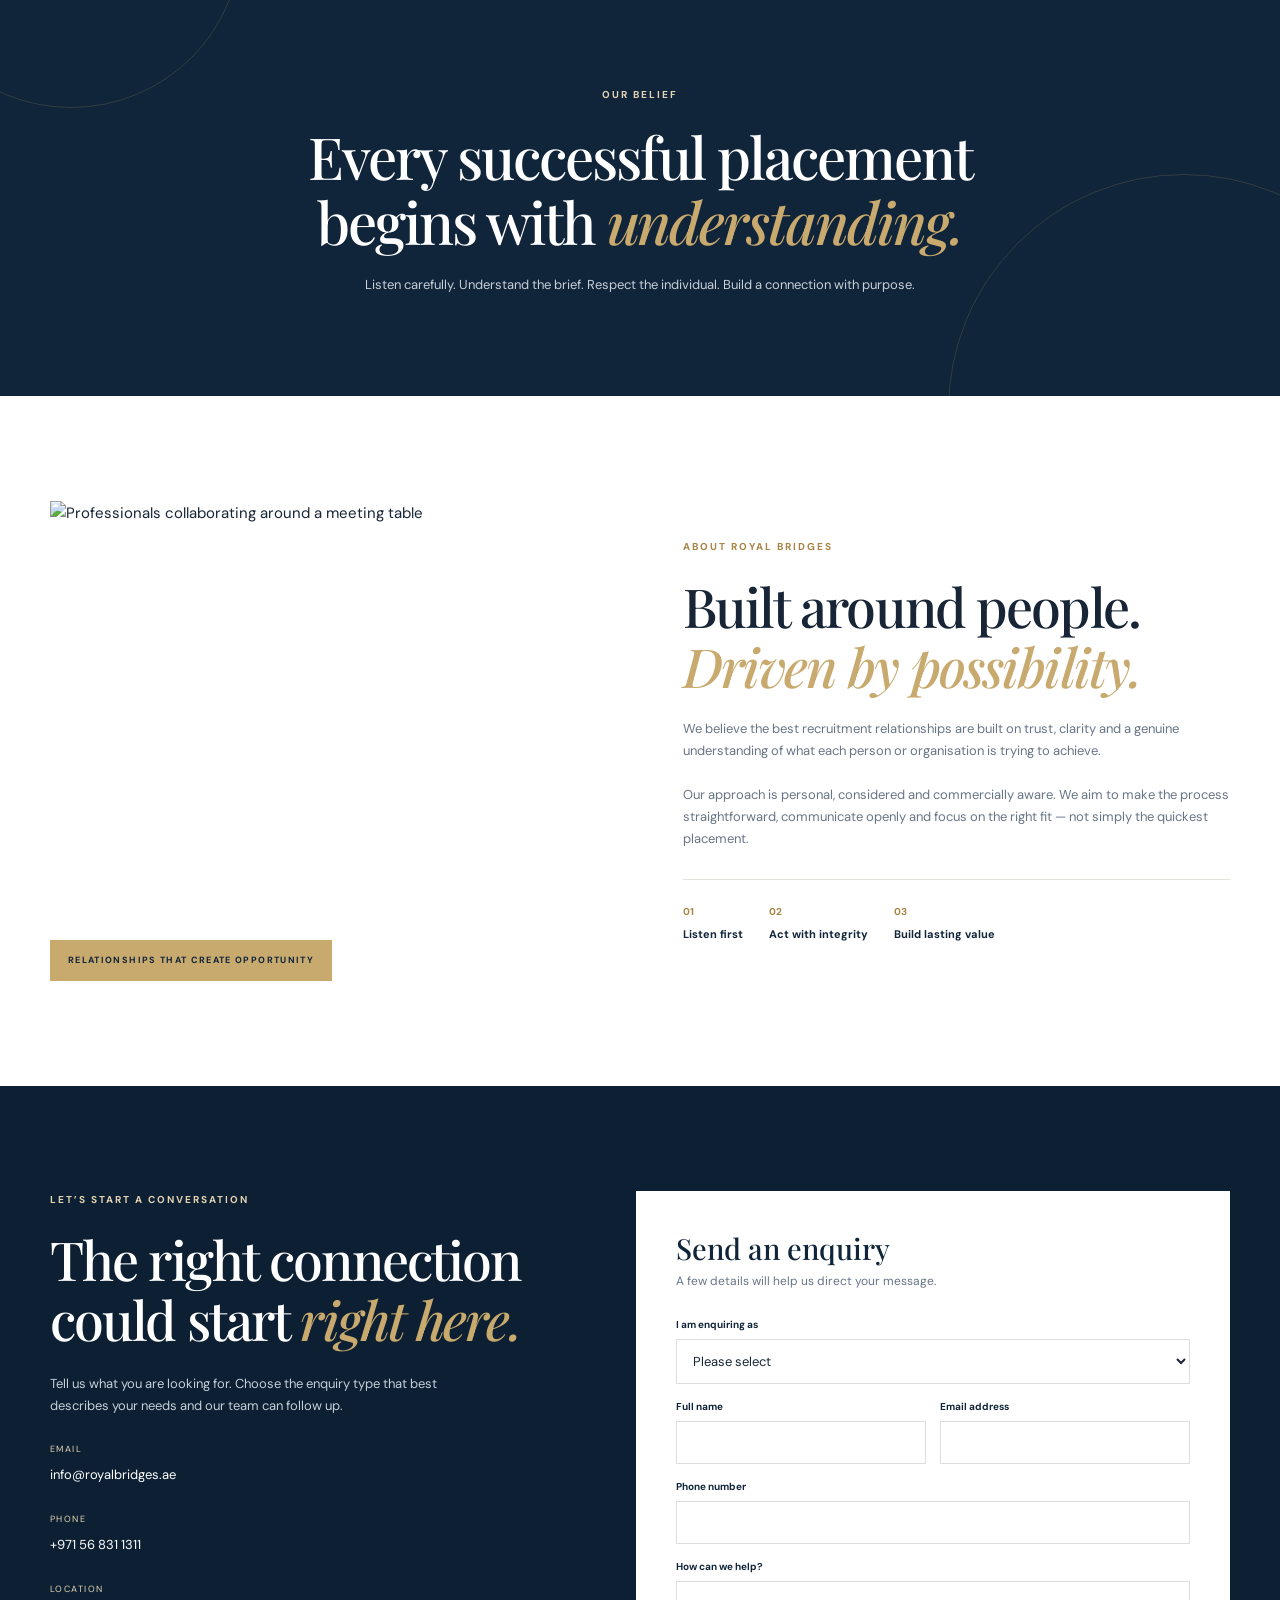
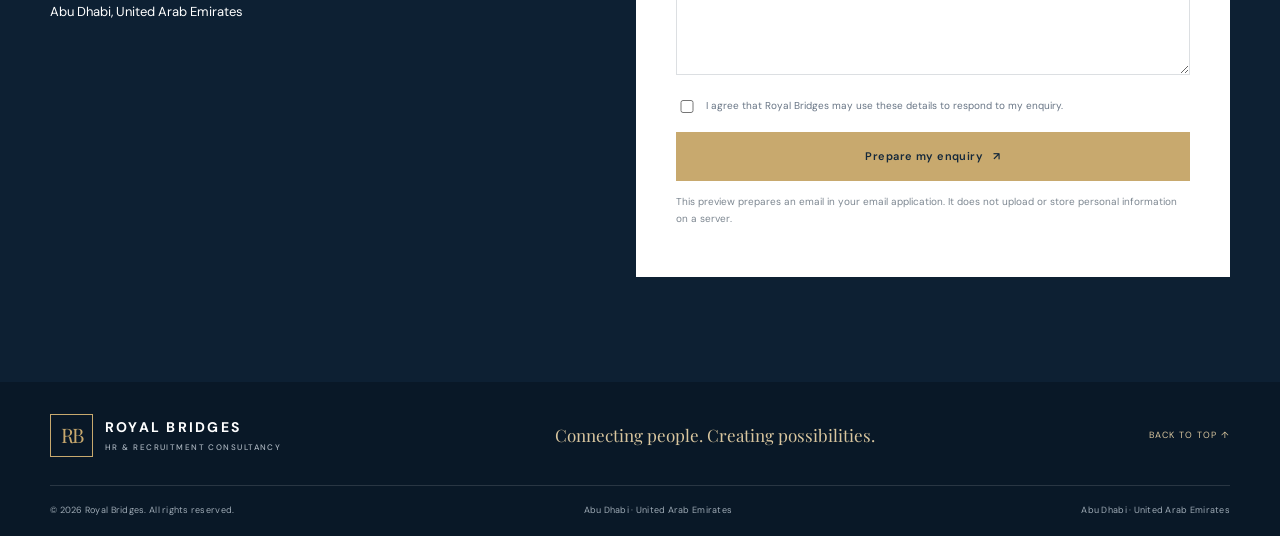
==== commit 5a4c8b30: "Remove preview-only footer label" ====
--- a/index.html
+++ b/index.html
@@ -92,7 +92,7 @@
       </div>
     </section>
   </main>
-  <footer class="footer"><div class="wrap footer-top"><a class="brand brand-footer" href="#home"><span class="brand-mark">RB</span><span class="brand-name">ROYAL BRIDGES<small>HR &amp; RECRUITMENT CONSULTANCY</small></span></a><p>Connecting people. Creating possibilities.</p><a href="#home" class="back-top">BACK TO TOP ↑</a></div><div class="wrap footer-bottom"><span>© <span id="year"></span> Royal Bridges. All rights reserved.</span><span>Abu Dhabi · United Arab Emirates</span><span>Website preview · Not yet published</span></div></footer>
+  <footer class="footer"><div class="wrap footer-top"><a class="brand brand-footer" href="#home"><span class="brand-mark">RB</span><span class="brand-name">ROYAL BRIDGES<small>HR &amp; RECRUITMENT CONSULTANCY</small></span></a><p>Connecting people. Creating possibilities.</p><a href="#home" class="back-top">BACK TO TOP ↑</a></div><div class="wrap footer-bottom"><span>© <span id="year"></span> Royal Bridges. All rights reserved.</span><span>Abu Dhabi · United Arab Emirates</span><span>Abu Dhabi · United Arab Emirates</span></div></footer>
   <script src="script.js"></script>
 </body>
 </html>
